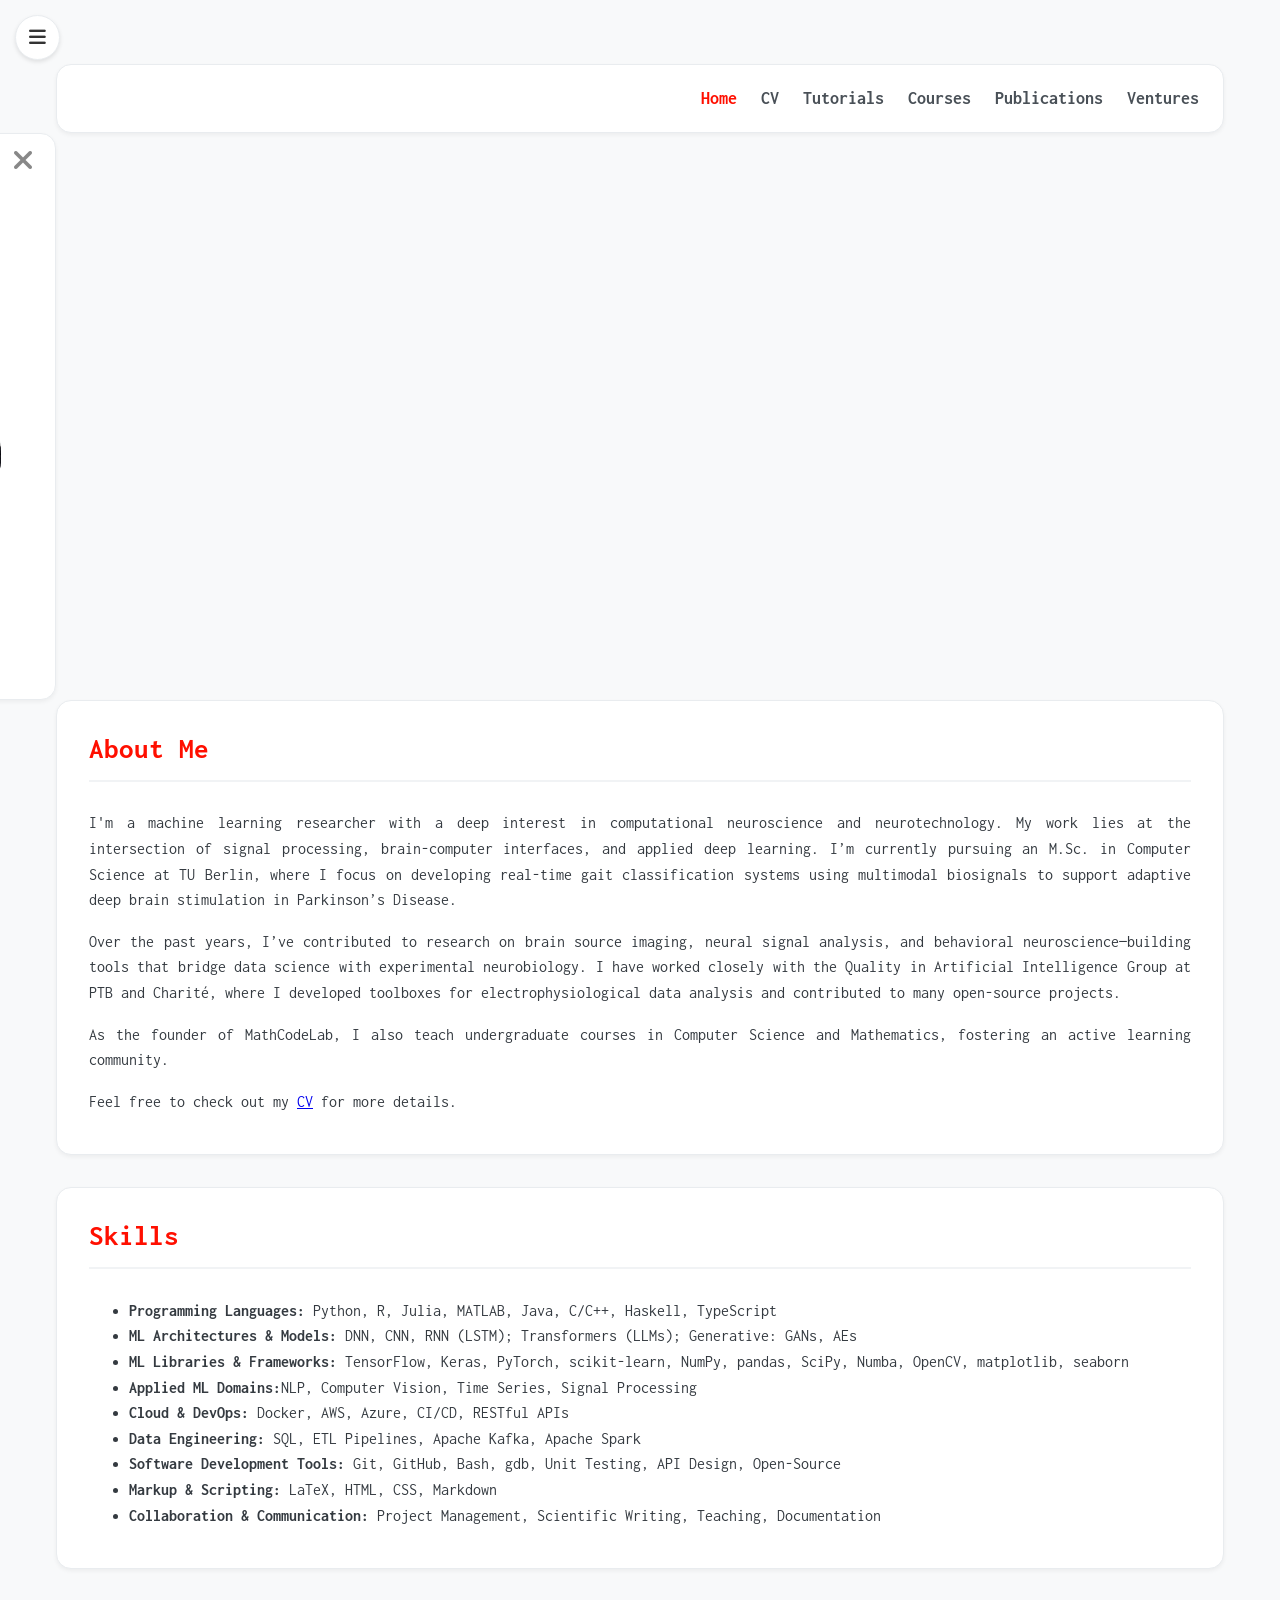
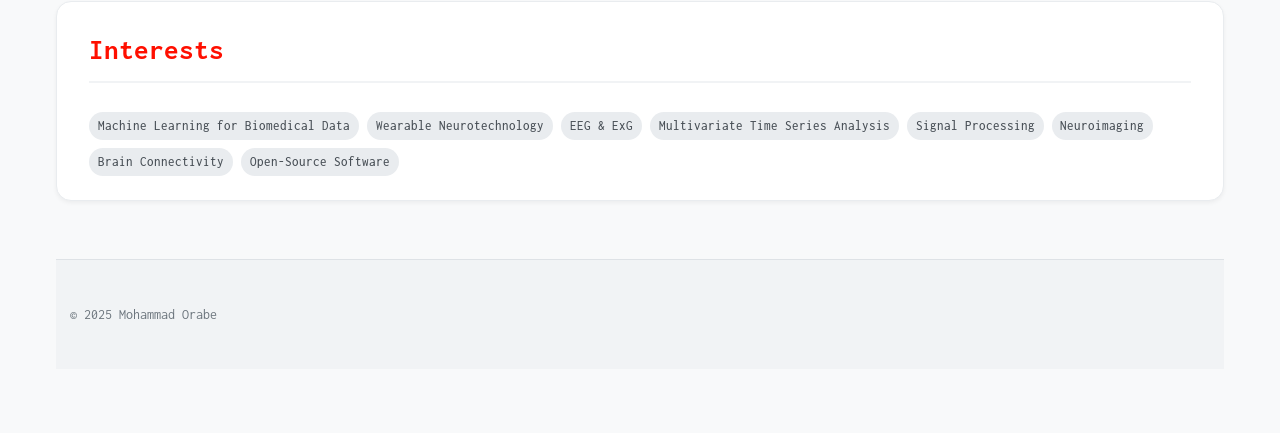
==== index.html @ 004ddb4b "refine skills section for clarity and improved readability" ====
<!DOCTYPE html>
<html lang="en">
<head>
  <meta charset="UTF-8" />
  <meta name="viewport" content="width=device-width, initial-scale=1.0" />
  <title>Mohammad Orabe | Home</title>
  <link rel="stylesheet" href="assets/css/style.css" />
  <link href="https://fonts.googleapis.com/css2?family=Inconsolata&display=swap" rel="stylesheet">
  <link rel="stylesheet" href="https://cdnjs.cloudflare.com/ajax/libs/font-awesome/6.5.1/css/all.min.css">
</head>
<body class="has-sidebar">
  <button id="sidebar-toggle" aria-label="Toggle sidebar" aria-expanded="false">
    <i class="fa-solid fa-bars"></i>
  </button>
  <div class="overlay"></div>  
  <div class="container">
    <header class="page-header">
      <nav>
        <div class="nav-links-group">
          <a href="index.html" class="active">Home</a>
          <a href="pages/cv.html">CV</a>
          <a href="pages/tutorials.html">Tutorials</a>
          <a href="pages/courses.html">Courses</a>
          <a href="pages/publications.html">Publications</a>
          <a href="pages/ventures.html">Ventures</a>
        </div>
      </nav>
    </header>

    <aside class="sidebar">
      <button id="sidebar-close" aria-label="Close sidebar">
        <i class="fa-solid fa-times"></i>
      </button>
      <!-- Profile Image and Contact Info -->
      <img src="../assets/images/profile-image.jpeg" alt="Mohammad Orabe" class="profile-image">
      <ul class="social-links">
        <li>
            <a href="https://orcid.org/my-orcid?orcid=0009-0004-7177-799X" target="_blank" rel="noopener noreferrer"><i class="fa-solid fa-envelope"></i>orabe.mhd@gmail.com</a>
        </li>    
        <li>
            <a href="https://orcid.org/my-orcid?orcid=0009-0004-7177-799X" target="_blank" rel="noopener noreferrer"><i class="fa-brands fa-orcid"></i>0009-0004-7177-799X</a>
        </li>
        <li>
            <a href="https://github.com/orabe" target="_blank" rel="noopener noreferrer"><i class="fa-brands fa-github"></i>orabe</a>
        </li>
        <li>
            <a href=https://www.linkedin.com/in/mohammad-orabe-b2b9a5150/" target="_blank" rel="noopener noreferrer"><i class="fa-brands fa-linkedin"></i>mohammad-orabe</a>
        </li>
      </ul>
    </aside>

    <main>
      <div class="main-content">
        <section id="about-me">
          <h2>About Me</h2>
          <p>I'm a machine learning researcher with a deep interest in computational neuroscience and neurotechnology. My work lies at the intersection of signal processing, brain-computer interfaces, and applied deep learning. I’m currently pursuing an M.Sc. in Computer Science at TU Berlin, where I focus on developing real-time gait classification systems using multimodal biosignals to support adaptive deep brain stimulation in Parkinson’s Disease.</p>
          <p>Over the past years, I’ve contributed to research on brain source imaging, neural signal analysis, and behavioral neuroscience—building tools that bridge data science with experimental neurobiology. I have worked closely with the Quality in Artificial Intelligence Group at PTB and Charité, where I developed toolboxes for electrophysiological data analysis and contributed to many open-source projects.</p>
          
          <p>As the founder of MathCodeLab, I also teach undergraduate courses in Computer Science and Mathematics, fostering an active learning community.</p>

          <p>Feel free to check out my <a href="pages/cv.html">CV</a> for more details.</p>
        </section>

        <section id="skills">
          <h2>Skills</h2>
          <ul>
            <li><strong>Programming Languages:</strong> Python, R, Julia, MATLAB, Java, C/C++, Haskell, TypeScript</li>
            
            <li><strong>ML Architectures & Models:</strong> DNN, CNN, RNN (LSTM); Transformers (LLMs); Generative: GANs, AEs</li>

            <li><strong>ML Libraries & Frameworks:</strong> TensorFlow, Keras, PyTorch, scikit-learn, NumPy, pandas, SciPy, Numba, OpenCV, matplotlib, seaborn</li>
            
            <li><strong>Applied ML Domains:</strong>NLP, Computer Vision, Time Series, Signal Processing</li>
            
            <li><strong>Cloud & DevOps:</strong> Docker, AWS, Azure, CI/CD, RESTful APIs</li>
            
            <li><strong>Data Engineering:</strong> SQL, ETL Pipelines, Apache Kafka, Apache Spark</li>
            
            <li><strong>Software Development Tools:</strong> Git, GitHub, Bash, gdb, Unit Testing, API Design, Open-Source</li>
            
            <li><strong>Markup & Scripting:</strong> LaTeX, HTML, CSS, Markdown</li>

            <li><strong>Collaboration & Communication:</strong> Project Management, Scientific Writing, Teaching, Documentation</li>
          </ul>
        </section>

        <section id="interests">
          <h2>Interests</h2>
          <div class="tag-container">
            <span class="tag">Machine Learning for Biomedical Data</span>
            <span class="tag">Wearable Neurotechnology</span>
            <span class="tag">EEG & ExG</span>
            <span class="tag">Multivariate Time Series Analysis</span>
            <span class="tag">Signal Processing</span>
            <span class="tag">Neuroimaging</span>
            <span class="tag">Brain Connectivity</span>
            <span class="tag">Open-Source Software</span>
          </div>
        </section>
      </div>
    </main>

    <footer>
      <p>&copy; 2025 Mohammad Orabe</p>
    </footer>

    <button id="scrollTopBtn" title="Go to top"><i class="fa-solid fa-arrow-up"></i></button>

    <script>
      document.addEventListener('DOMContentLoaded', () => {
        // --- Sidebar Toggle Logic ---
        const sidebarToggle = document.getElementById('sidebar-toggle');
        const sidebarClose = document.getElementById('sidebar-close');
        const body = document.body;
        const overlay = document.querySelector('.overlay');

        if (sidebarToggle && overlay && sidebarClose) {
          const toggleSidebar = () => {
            const isSidebarOpen = body.classList.toggle('sidebar-open');
            sidebarToggle.setAttribute('aria-expanded', isSidebarOpen);
          };

          sidebarToggle.addEventListener('click', toggleSidebar);
          overlay.addEventListener('click', toggleSidebar);
          sidebarClose.addEventListener('click', toggleSidebar);
        }

        // --- Existing Scroll-to-Top Logic ---
        const scrollTopBtn = document.getElementById('scrollTopBtn');
        if (scrollTopBtn) {
          const toggleBtnVisibility = () => {
            scrollTopBtn.style.display = (window.scrollY > 300) ? 'block' : 'none';
          };
          const goToTop = () => window.scrollTo({ top: 0, behavior: 'smooth' });
          window.addEventListener('scroll', toggleBtnVisibility);
          scrollTopBtn.addEventListener('click', goToTop);
        }
      });
    </script>
  </div>
</body>
</html>
---- assets/css/style.css ----
/* ==========================================================================
   1. Global Styles & Variables
   ========================================================================== */
:root {
  --accent: #FF0F00;
  --content-width: 960px;
  --sidebar-width: 240px;
  --sidebar-gap: 2em;
  --header-height: 4em; /* Approx height for sticky positioning */
}

body {
  font-family: 'Inconsolata', monospace;
  margin: 0;
  padding: 0;
  background-color: #f8f9fa;
  color: #343a40;
  line-height: 1.6;
  display: flex;
  flex-direction: column;
  min-height: 100vh;
}

p {
  text-align: justify;
  hyphens: auto;
}

/* ==========================================================================
   2. Main Layout
   ========================================================================== */
.container {
  width: 100%;
  max-width: var(--content-width);
  margin: 4em auto;
  padding: 0 2em;
  box-sizing: border-box;
}

main {
  flex-grow: 1;
}

footer {
  text-align: center;
  padding: 2em 1em;
  margin-top: 4em;
  font-size: 0.9em;
  color: #6c757d;
  border-top: 1px solid #dee2e6;
  background-color: #f1f3f5;
}

/* ==========================================================================
   3. Header & Navigation
   ========================================================================== */
.page-header {
  display: flex;
  justify-content: flex-end; /* Default for non-sidebar pages */
  align-items: center;
  margin-bottom: 2em;
}

.page-header nav {
  background-color: #fff;
  border: 1px solid #e9ecef;
  border-radius: 15px;
  box-shadow: 0 2px 4px rgba(0,0,0,0.05);
  padding: 1.2em 1.5em;
  width: 100%;
  box-sizing: border-box;
}

.nav-links-group {
  display: flex;
  gap: 1.5em;
  list-style: none;
  margin: 0;
  padding: 0;
  justify-content: flex-end; /* Default link alignment */
}

.nav-links-group a {
  color: #495057;
  text-decoration: none;
  font-weight: bold;
  font-size: 1.1em;
  transition: color 0.2s ease-in-out;
}

.nav-links-group a:hover,
.nav-links-group a.active {
  color: var(--accent);
}

/* ==========================================================================
   4. Typography & Headings
   ========================================================================== */
section h2 {
  color: var(--accent);
  font-size: 1.8em;
  margin-top: 1.5em;
  margin-bottom: 1em;
  border-bottom: 2px solid #f1f3f5;
  padding-bottom: 0.3em;
}

section h3 {
  font-size: 1.3em;
  color: #333;
  margin-top: 1em;
  margin-bottom: 0.5em;
}

article h3 {
  font-size: 1.4em;
  font-weight: bold;
  color: #333;
  margin-top: 1em;
  margin-bottom: 0.25em;
}

.entry-details {
  font-size: 0.95em;
  color: #555;
  margin-top: 0.1em;
  margin-bottom: 0.1em;
}

/* ==========================================================================
   5. Main Content & Components
   ========================================================================== */
.main-content > section {
  background-color: #fff;
  border: 1px solid #e9ecef;
  border-radius: 15px;
  box-shadow: 0 2px 4px rgba(0,0,0,0.05);
  padding: 1.5em 2em;
  margin-bottom: 2em;
}

.main-content > section:last-child {
  margin-bottom: 0;
}

.main-content > section > h2 {
  margin-top: 0;
}

article + article {
  border-top: 1px solid #eee;
  margin-top: 1.5em;
  padding-top: 1.5em;
}

@keyframes highlight-fade {
  from {
    background-color: rgba(255, 15, 0, 0.2); /* Use your --accent color with transparency */
  }
  to {
    background-color: transparent;
  }
}

.highlight {
  animation: highlight-fade 2.5s ease-out;
  border-radius: 8px; /* Optional: gives the highlight slightly rounded corners */
}

.article-body {
  display: flex;
  align-items: flex-start;
  margin-top: 0.75em;
}

.institution-logo {
  flex: 0 0 70px;
  margin-right: 15px;
}

.institution-logo img {
  max-width: 100%;
  height: auto;
  display: block;
}

.description-content {
  flex: 1;
}

.description-content > *:first-child {
  margin-top: 0;
}

.toggle-arrow {
  display: inline-flex;
  align-items: center;
  cursor: pointer;
  margin-top: 1em;
  margin-bottom: 0.5em;
  color: #555;
  font-size: 0.9rem;
  padding: 0.2em 0;
}

.toggle-arrow::before {
  content: '';
  display: inline-block;
  width: 0;
  height: 0;
  border-top: 6px solid transparent;
  border-bottom: 6px solid transparent;
  border-left: 8px solid #555;
  margin-right: 0.6em;
  transition: transform 0.3s ease-in-out;
}

.toggle-arrow[aria-expanded="true"]::before {
  transform: rotate(90deg);
}

.toggle-arrow:hover,
.toggle-arrow:focus {
  color: var(--accent);
  outline: none;
}

.extra-description {
  padding-top: 0.5em;
}

.tag-container {
  display: flex;
  flex-wrap: wrap;
  gap: 0.5em;
  margin-top: 1em;
}

.tag {
  display: inline-block;
  background-color: #e9ecef;
  color: #495057;
  padding: 0.4em 0.8em;
  border-radius: 15px;
  font-size: 0.9em;
  transition: background-color 0.2s ease-in-out, color 0.2s ease-in-out;
}

.tag:hover {
  background-color: var(--accent);
  color: white;
  cursor: default;
}

/* ==========================================================================
   6. Sidebar Layout & Components
   ========================================================================== */
.sidebar {
  background-color: #fff;
  border: 1px solid #e9ecef;
  border-radius: 15px;
  box-shadow: 0 2px 4px rgba(0,0,0,0.05);
  padding: 1.5em;
}

/* --- Grid Layout for Pages with Sidebar --- */
body.has-sidebar .container {
  display: grid;
  grid-template-columns: var(--sidebar-width) 1fr;
  grid-template-rows: auto 1fr auto; /* Header, Main, Footer */
  gap: 0 var(--sidebar-gap);
  max-width: calc(var(--content-width) + var(--sidebar-width) + var(--sidebar-gap));
  align-items: start;
}

body.has-sidebar .page-header {
  grid-column: 2;
  grid-row: 1;
  margin-bottom: 0;
  display: block;
}

body.has-sidebar .sidebar {
  grid-column: 1;
  grid-row: 1 / span 2; /* Span across header and main rows */
  position: sticky;
  top: 4em; /* Aligns with container's top margin */
}

body.has-sidebar main {
  grid-column: 2;
  grid-row: 2;
  padding-top: 2em; /* Creates space below the nav bar */
}

body.has-sidebar footer {
  grid-column: 1 / -1; /* Span both columns */
  grid-row: 3;
}

/* --- Nav Bar Tabbed Style --- */
body.has-sidebar .page-header nav {
  padding: 0; /* Remove padding to let links fill the space */
  overflow: hidden; /* Clip the corners of the child links */
}

body.has-sidebar .nav-links-group {
  justify-content: space-around;
  gap: 0;
}

body.has-sidebar .nav-links-group a {
  flex-grow: 1;
  text-align: center;
  padding: 1.2em 1.5em; /* Add padding back to the links themselves */
  border-radius: 0; /* Links shouldn't have their own radius */
}

body.has-sidebar .nav-links-group a + a {
  border-left: 1px solid #f1f3f5;
}

/* --- Shared Sidebar Components --- */
.sidebar .profile-image {
  display: block;
  width: 80%;
  margin: 0 auto 1.5em;
  border-radius: 15px;
}

.sidebar h3 {
  margin-top: 0;
  color: var(--accent);
  border-bottom: 2px solid #f1f3f5;
  padding-bottom: 0.3em;
  font-size: 1.3em;
}

.sidebar .social-links {
  list-style: none;
  padding: 0;
  margin: 0;
}

.sidebar .social-links li {
  margin-bottom: 0.5em;
}

.sidebar .social-links a {
  display: flex;
  align-items: center;
  font-size: 0.92em;
  color: #333;
  text-decoration: none;
  transition: color 0.2s ease-in-out;
  padding: 0.4em;
  border-radius: 5px;
}

.sidebar .social-links a:hover {
  color: var(--accent);
  background-color: #f8f9fa;
}

.sidebar .social-links a i {
  font-size: 1.2em;
  width: 1.5em;
  text-align: center;
  margin-right: 0.6em;
  color: #888;
}

/* --- Divider and TOC for CV Page --- */
.sidebar-divider {
  border: 0;
  border-top: 1px solid #e9ecef;
  margin: 1.5em 0;
}

#toc-nav {
  list-style-type: none;
  padding-left: 0;
  margin: 0;
}

#toc-nav li a {
  text-decoration: none;
  color: #333;
  display: block;
  padding: 0.4em 0.6em;
  border-radius: 5px;
  transition: background-color 0.2s ease-in-out, color 0.2s ease-in-out;
}

#toc-nav li a:hover,
#toc-nav li a:focus,
#toc-nav li a.active {
  background-color: var(--accent);
  color: white;
}

.tag-container .tag {
  background-color: #e9ecef;
  color: #495057;
  padding: 0.3em 0.7em;
  border-radius: 15px;
  font-size: 0.8em;
  font-weight: 500;
  white-space: nowrap;
}

.related-links {
  margin-top: 1em;
  font-size: 0.9em;
}

.related-links a {
  margin-right: 1.5em;
  color: var(--accent);
  text-decoration: none;
  font-weight: 500;
}

.related-links a:hover {
  text-decoration: underline;
}

/* .related-links a::after {
  content: '🔗';
  margin-left: 4px;
  display: inline-block;
  text-decoration: none !important;
} */

.related-links a i {
  margin-right: 0.4em;
  width: 1.2em;
  text-align: center;
  color: #888;
}

/* --- Icon links for titles and institutions --- */
h2 > a, h3 > a, .entry-details > a {
  text-decoration: none;
  color: inherit;
}

h2 > a i, h3 > a i, .entry-details > a i {
  margin-left: 0.5em;
  font-size: 0.85em;
  color: #aaa;
  transition: color 0.2s ease-in-out;
}

h2 > a:hover i, h3 > a:hover i, .entry-details > a:hover i {
  color: var(--accent);
}

/* --- Sidebar Close Button --- */
#sidebar-close {
  display: none; /* Hidden on desktop */
  position: absolute;
  top: 10px;
  right: 15px;
  background: none;
  border: none;
  font-size: 1.8em;
  color: #888;
  cursor: pointer;
  transition: color 0.2s ease-in-out;
}

#sidebar-close:hover {
  color: var(--accent);
}


/* ==========================================================================
   7. Responsive Design
   ========================================================================== */
/* --- Sidebar Toggle Button --- */
#sidebar-toggle {
  display: none; /* Hidden on desktop */
  position: fixed;
  top: 15px;
  left: 15px;
  z-index: 1001;
  background: #fff;
  border: 1px solid #e9ecef;
  border-radius: 50%;
  width: 45px;
  height: 45px;
  cursor: pointer;
  box-shadow: 0 2px 4px rgba(0,0,0,0.1);
  font-size: 1.2em;
  color: #333;
}

/* --- Overlay for Off-Canvas Sidebar --- */
.overlay {
  display: none;
  position: fixed;
  top: 0;
  left: 0;
  width: 100%;
  height: 100%;
  background: rgba(0,0,0,0.5);
  z-index: 999;
}

body.sidebar-open .overlay {
  display: block;
}

@media (max-width: 1350px) {
  /* Show the toggle button */
  #sidebar-toggle {
    display: block;
  }

  /* Revert to a simple block layout on smaller screens */
  body.has-sidebar .container {
    display: block;
  }

    /* --- Convert sidebar to off-canvas menu --- */
  .sidebar {
    position: fixed;
    top: 0;
    left: 0;
    height: 100%;
    width: 300px;
    max-width: 85%;
    margin-bottom: 0;
    z-index: 1000;
    transform: translateX(-100%);
    transition: transform 0.3s ease-in-out;
    overflow-y: auto;
  }
  
  body.sidebar-open .sidebar {
    transform: translateX(0);
  }

  body.has-sidebar .page-header {
    display: flex; /* Revert to flex for alignment */
    justify-content: flex-end;
  }

  body.has-sidebar main {
    padding-top: 0; /* Reset padding */
  }


  /* Show the close button and add padding to the sidebar */
  #sidebar-close {
    display: block;
  }


  .sidebar {
    padding-top: 50px;
  }

  /* Revert nav tabs back to normal links */
  body.has-sidebar .page-header nav {
    padding: 1.2em 1.5em; /* Restore padding to the nav container */
    overflow: visible; /* Reset overflow */
  }

  body.has-sidebar .nav-links-group {
    justify-content: flex-end; /* Group links to the right */
    gap: 1.5em; /* Restore original gap */
  }

  body.has-sidebar .nav-links-group a {
    flex-grow: 0; /* Stop links from stretching */
    text-align: left; /* Reset text alignment */
    padding: 0; /* Remove special padding */
  }

  body.has-sidebar .nav-links-group a + a {
    border-left: none; /* Remove tab separator */
  }
}


@media (max-width: 768px) {
  .container {
    margin-top: 2em;
    margin-bottom: 2em;
    padding: 0 1em;
  }

  .page-header,
  body.has-sidebar .page-header {
    justify-content: flex-start;
  }

  body.has-sidebar .nav-links-group {
    justify-content: flex-start;
  }

  .nav-links-group {
    flex-direction: column;
    gap: 0.5em;
    align-items: flex-start;
  }

  /* --- Mobile Typography & Layout Adjustments --- */
  section h2 {
    font-size: 1.6em;
  }

  article h3 {
    font-size: 1.25em;
  }

  .main-content > section {
    padding: 1.2em;
  }

  .article-body {
    flex-direction: column;
  }

  .institution-logo {
    margin: 0 0 1em 0; /* Adjust margin for vertical layout */
    max-width: 70px;
  }

  .related-links {
    display: flex;
    flex-direction: column;
    gap: 0.75em;
  }

  .related-links a {
    margin-right: 0;
  }
}


/* --- Scroll to Top Button --- */
#scrollTopBtn {
  display: none; /* Hidden by default */
  position: fixed;
  bottom: 25px;
  right: 25px;
  z-index: 100;
  border: none;
  outline: none;
  background-color: var(--accent);
  color: white;
  cursor: pointer;
  padding: 12px 15px;
  border-radius: 50%;
  font-size: 1.2rem;
  box-shadow: 0 4px 8px rgba(0,0,0,0.2);
  transition: background-color 0.3s, opacity 0.3s, transform 0.3s;
}

#scrollTopBtn:hover {
  background-color: #333;
  transform: translateY(-3px);
}


/* ==========================================================================
   8. Print Styles
   ========================================================================== */
@media print {
  /* --- Basic Print Reset --- */
  body {
    font-size: 10pt; /* Use points for print consistency */
    background-color: #fff;
    color: #000;
  }

  /* --- Hide Web-Only Elements --- */
  .sidebar,
  .page-header,
  footer,
  #scrollTopBtn,
  .toggle-arrow,
  h2 > a i, h3 > a i, .entry-details > a i {
    display: none !important;
  }

  /* --- Reset Layout for Full Page Width --- */
  body.has-sidebar .container,
  .container {
    display: block;
    max-width: 100%;
    margin: 0;
    padding: 0;
  }

  body.has-sidebar main {
    padding-top: 0;
  }

  /* --- Remove Shadows and Borders --- */
  .main-content > section,
  .sidebar {
    border: none;
    box-shadow: none;
    padding: 0;
    margin-bottom: 1.5em;
  }

  /* --- Ensure All Content is Visible --- */
  .extra-description {
    display: block !important; /* Show all hidden coursework/details */
  }

  /* --- Style Links for Print --- */
  a {
    color: #000 !important;
    text-decoration: none;
  }

  /* Show the full URL for external links */
  .related-links a[href^="http"]::after,
  .description-content a[href^="http"]::after {
    content: " (" attr(href) ")";
    font-size: 0.8em;
    color: #555;
  }

  /* --- Control Page Breaks for Readability --- */
  h2 {
    page-break-before: auto; /* Avoid starting a page with a section */
    page-break-after: avoid; /* Keep heading with its content */
  }

  article,
  .tag-container {
    page-break-inside: avoid; /* Prevent articles from splitting across pages */
  }
}
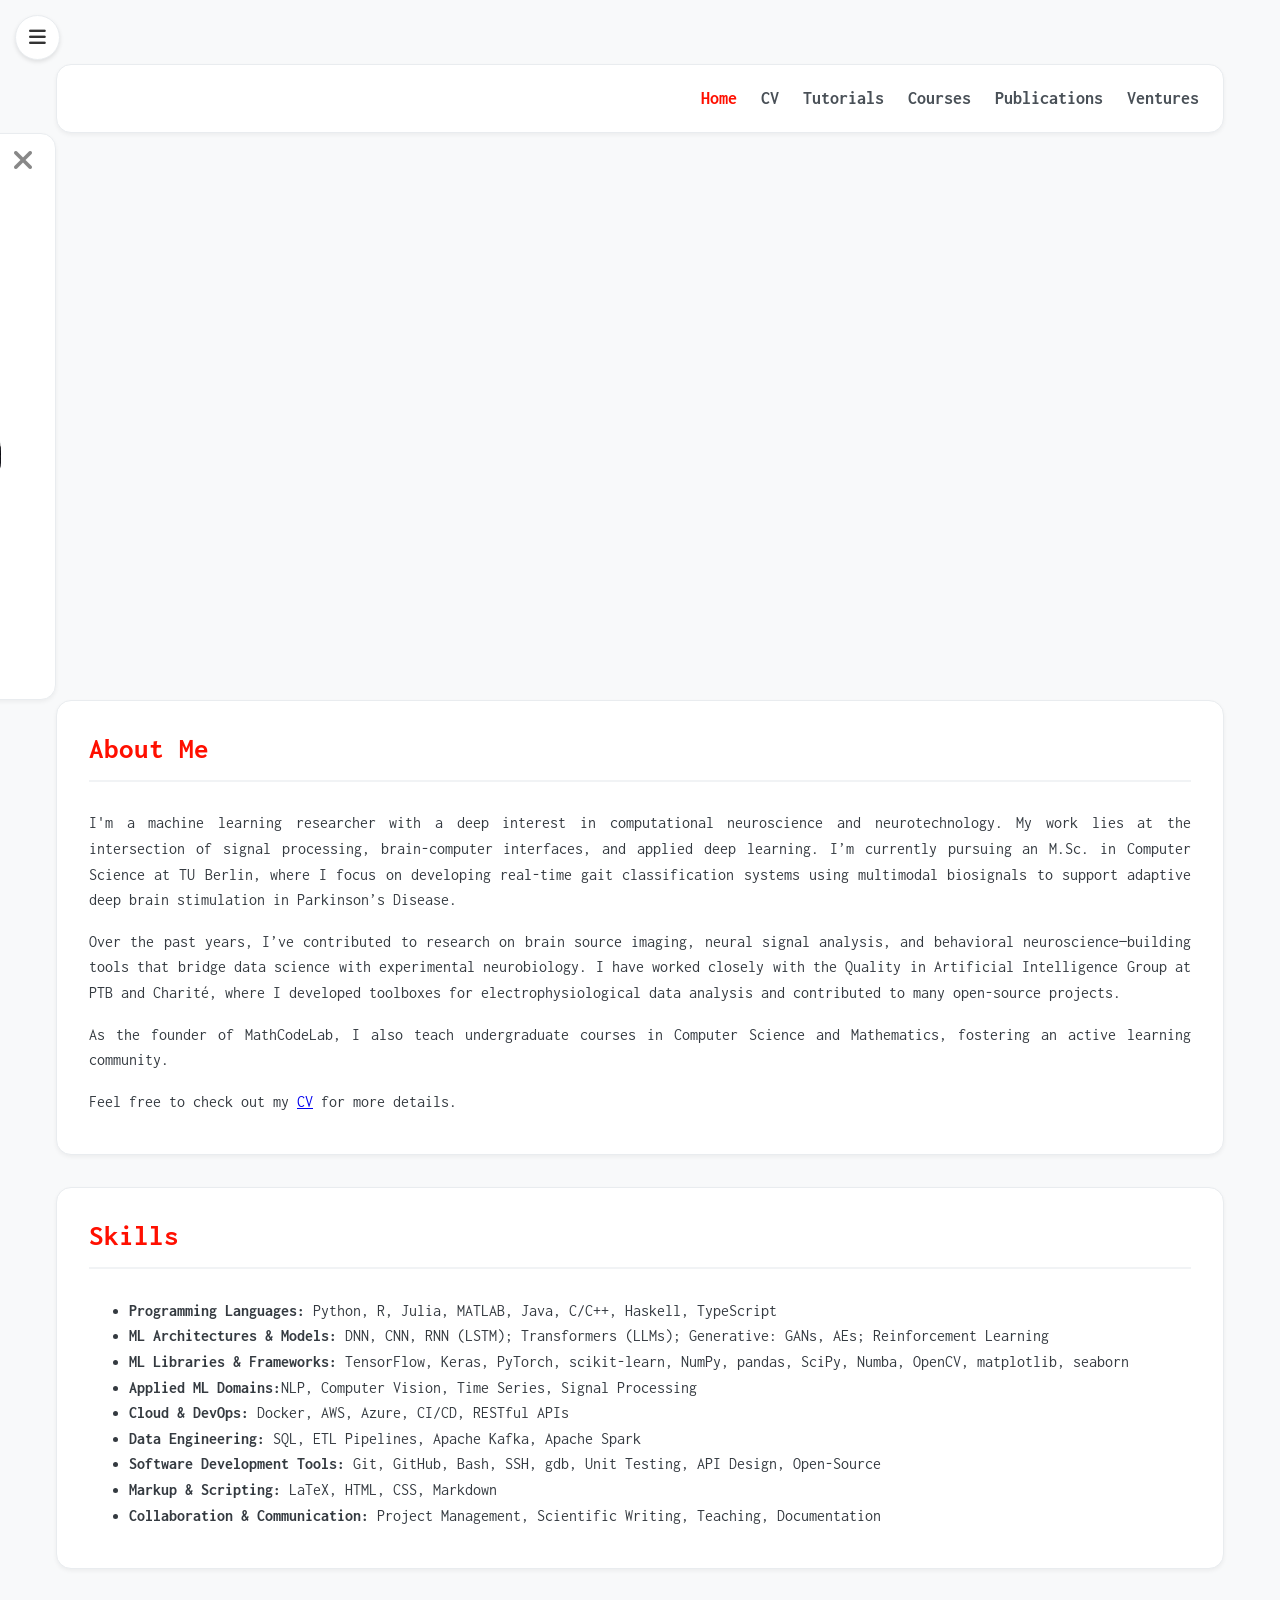
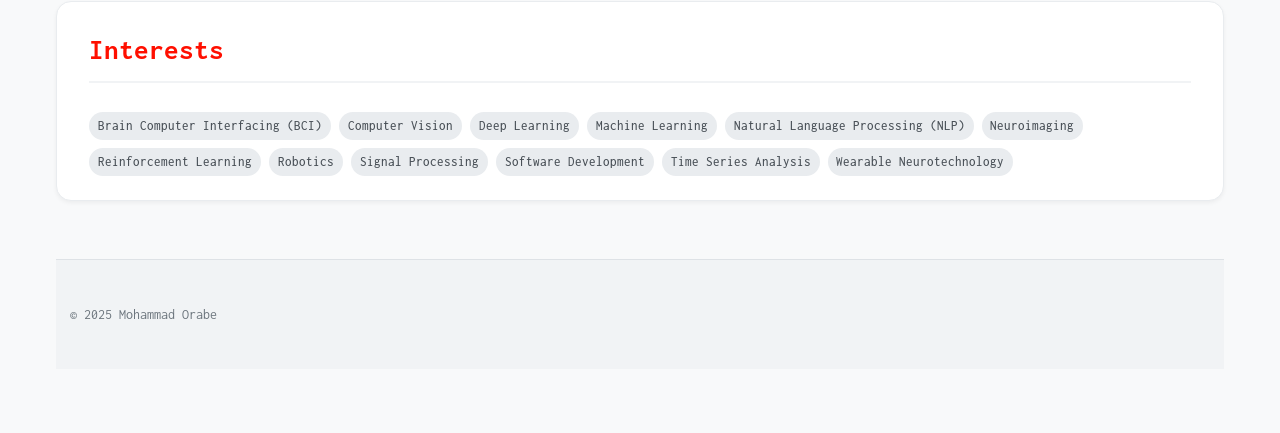
==== commit 35c8560d: "update skills and interests sections to include reinforcement learning and additional topics" ====
--- a/index.html
+++ b/index.html
@@ -66,7 +66,7 @@
           <ul>
             <li><strong>Programming Languages:</strong> Python, R, Julia, MATLAB, Java, C/C++, Haskell, TypeScript</li>
             
-            <li><strong>ML Architectures & Models:</strong> DNN, CNN, RNN (LSTM); Transformers (LLMs); Generative: GANs, AEs</li>
+            <li><strong>ML Architectures & Models:</strong> DNN, CNN, RNN (LSTM); Transformers (LLMs); Generative: GANs, AEs; Reinforcement Learning</li>
 
             <li><strong>ML Libraries & Frameworks:</strong> TensorFlow, Keras, PyTorch, scikit-learn, NumPy, pandas, SciPy, Numba, OpenCV, matplotlib, seaborn</li>
             
@@ -76,7 +76,7 @@
             
             <li><strong>Data Engineering:</strong> SQL, ETL Pipelines, Apache Kafka, Apache Spark</li>
             
-            <li><strong>Software Development Tools:</strong> Git, GitHub, Bash, gdb, Unit Testing, API Design, Open-Source</li>
+            <li><strong>Software Development Tools:</strong> Git, GitHub, Bash, SSH, gdb, Unit Testing, API Design, Open-Source</li>
             
             <li><strong>Markup & Scripting:</strong> LaTeX, HTML, CSS, Markdown</li>
 
@@ -87,14 +87,18 @@
         <section id="interests">
           <h2>Interests</h2>
           <div class="tag-container">
-            <span class="tag">Machine Learning for Biomedical Data</span>
+            <span class="tag">Brain Computer Interfacing (BCI)</span>
+            <span class="tag">Computer Vision</span>
+            <span class="tag">Deep Learning</span>
+            <span class="tag">Machine Learning</span>
+            <span class="tag">Natural Language Processing (NLP)</span>
+            <span class="tag">Neuroimaging</span>
+            <span class="tag">Reinforcement Learning</span>
+            <span class="tag">Robotics</span>
+            <span class="tag">Signal Processing</span>
+            <span class="tag">Software Development</span>
+            <span class="tag">Time Series Analysis</span>
             <span class="tag">Wearable Neurotechnology</span>
-            <span class="tag">EEG & ExG</span>
-            <span class="tag">Multivariate Time Series Analysis</span>
-            <span class="tag">Signal Processing</span>
-            <span class="tag">Neuroimaging</span>
-            <span class="tag">Brain Connectivity</span>
-            <span class="tag">Open-Source Software</span>
           </div>
         </section>
       </div>
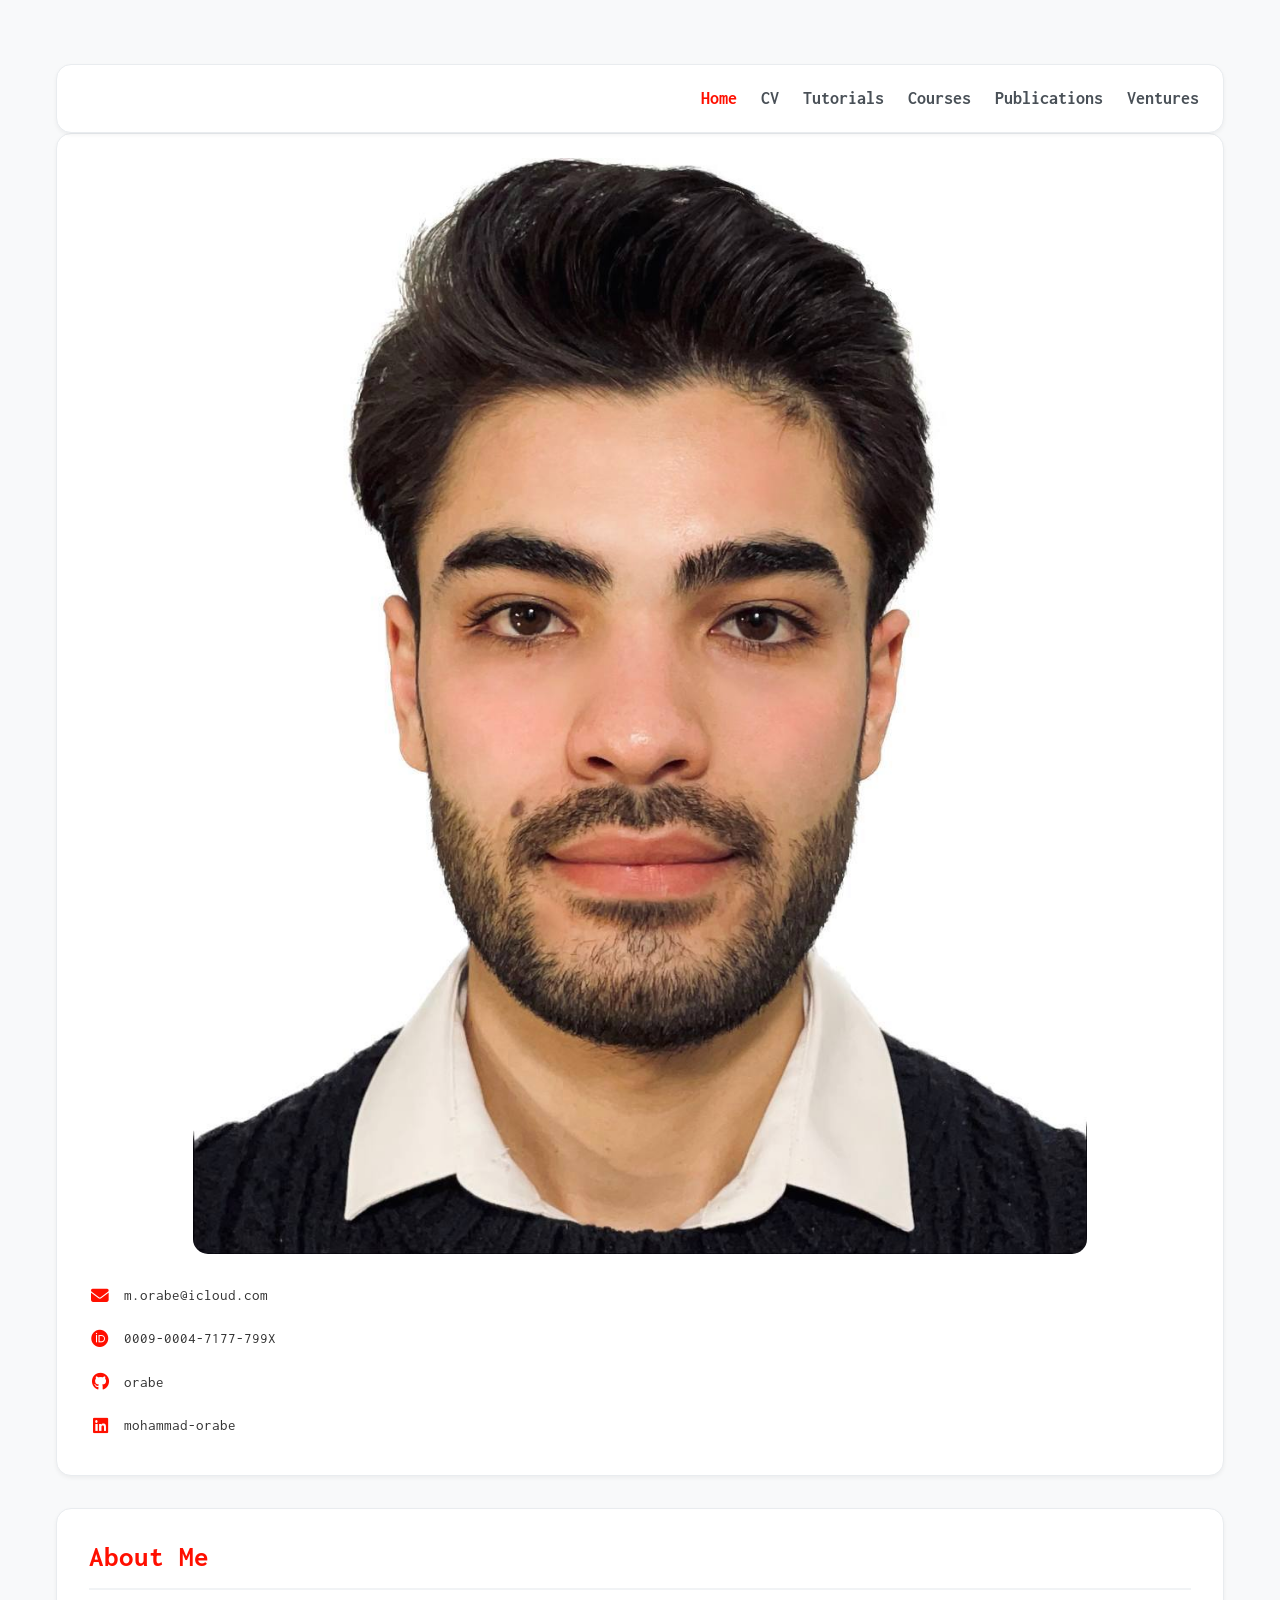
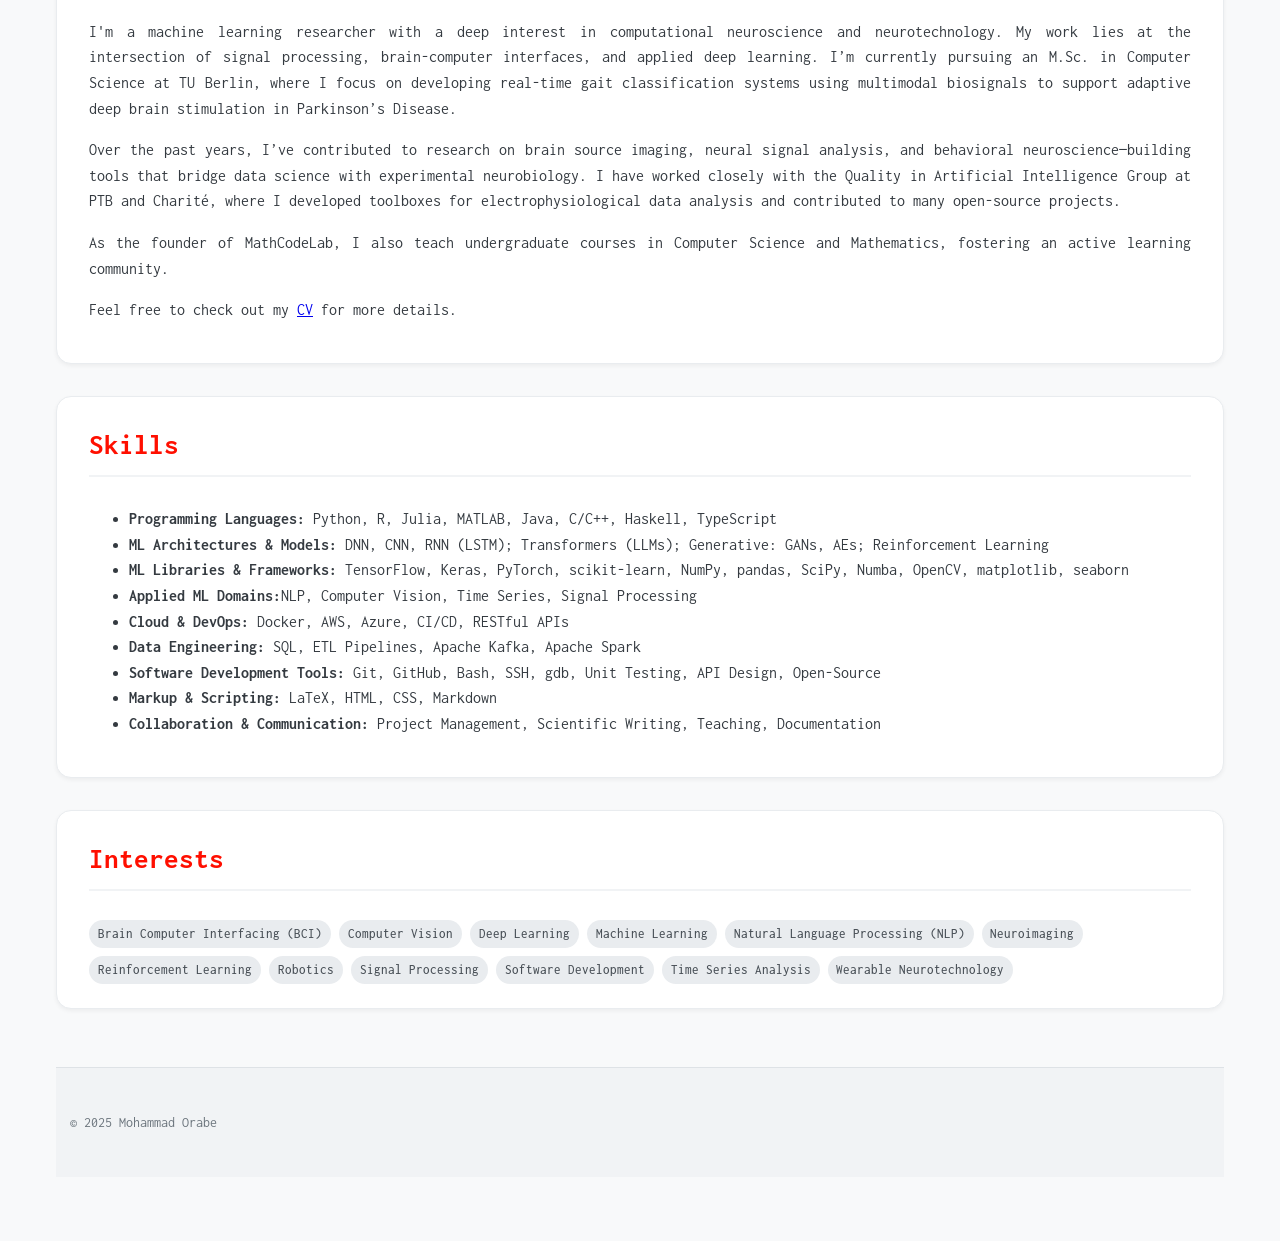
==== commit 7c18fe18: "add mobile navigation and sidebar toggle functionality with improved accessibility" ====
--- a/index.html
+++ b/index.html
@@ -9,13 +9,15 @@
   <link rel="stylesheet" href="https://cdnjs.cloudflare.com/ajax/libs/font-awesome/6.5.1/css/all.min.css">
 </head>
 <body class="has-sidebar">
-  <button id="sidebar-toggle" aria-label="Toggle sidebar" aria-expanded="false">
-    <i class="fa-solid fa-bars"></i>
-  </button>
-  <div class="overlay"></div>  
   <div class="container">
     <header class="page-header">
       <nav>
+        <div class="nav-header">
+          <span class="nav-title">Menu</span>
+          <button class="nav-toggle" aria-label="Toggle navigation" aria-expanded="false">
+            <i class="fa-solid fa-chevron-down"></i>
+          </button>
+        </div>
         <div class="nav-links-group">
           <a href="index.html" class="active">Home</a>
           <a href="pages/cv.html">CV</a>
@@ -28,25 +30,30 @@
     </header>
 
     <aside class="sidebar">
-      <button id="sidebar-close" aria-label="Close sidebar">
-        <i class="fa-solid fa-times"></i>
-      </button>
-      <!-- Profile Image and Contact Info -->
-      <img src="../assets/images/profile-image.jpeg" alt="Mohammad Orabe" class="profile-image">
-      <ul class="social-links">
-        <li>
-            <a href="https://orcid.org/my-orcid?orcid=0009-0004-7177-799X" target="_blank" rel="noopener noreferrer"><i class="fa-solid fa-envelope"></i>orabe.mhd@gmail.com</a>
-        </li>    
-        <li>
-            <a href="https://orcid.org/my-orcid?orcid=0009-0004-7177-799X" target="_blank" rel="noopener noreferrer"><i class="fa-brands fa-orcid"></i>0009-0004-7177-799X</a>
-        </li>
-        <li>
-            <a href="https://github.com/orabe" target="_blank" rel="noopener noreferrer"><i class="fa-brands fa-github"></i>orabe</a>
-        </li>
-        <li>
-            <a href=https://www.linkedin.com/in/mohammad-orabe-b2b9a5150/" target="_blank" rel="noopener noreferrer"><i class="fa-brands fa-linkedin"></i>mohammad-orabe</a>
-        </li>
-      </ul>
+      <div class="sidebar-header">
+        <span class="sidebar-title">Contact</span>
+        <button class="sidebar-toggle" aria-label="Toggle contact info" aria-expanded="false">
+          <i class="fa-solid fa-chevron-down"></i>
+        </button>
+      </div>
+      <div class="sidebar-content">
+        <!-- Profile Image and Contact Info -->
+        <img src="assets/images/profile-image.jpeg" alt="Mohammad Orabe" class="profile-image">
+        <ul class="social-links">
+          <li>
+              <a href="mailto:m.orabe@icloud.com"><i class="fa-solid fa-envelope"></i>m.orabe@icloud.com</a>
+          </li>    
+          <li>
+              <a href="https://orcid.org/my-orcid?orcid=0009-0004-7177-799X" target="_blank" rel="noopener noreferrer"><i class="fa-brands fa-orcid"></i>0009-0004-7177-799X</a>
+          </li>
+          <li>
+              <a href="https://github.com/orabe" target="_blank" rel="noopener noreferrer"><i class="fa-brands fa-github"></i>orabe</a>
+          </li>
+          <li>
+              <a href="https://www.linkedin.com/in/mohammad-orabe-b2b9a5150/" target="_blank" rel="noopener noreferrer"><i class="fa-brands fa-linkedin"></i>mohammad-orabe</a>
+          </li>
+        </ul>
+      </div>
     </aside>
 
     <main>
@@ -112,21 +119,36 @@
 
     <script>
       document.addEventListener('DOMContentLoaded', () => {
+        // --- Navigation Toggle Logic ---
+        const navToggle = document.querySelector('.nav-toggle');
+        const navLinksGroup = document.querySelector('.nav-links-group');
+        
+        if (navToggle && navLinksGroup) {
+          navToggle.addEventListener('click', () => {
+            const isExpanded = navToggle.getAttribute('aria-expanded') === 'true';
+            navToggle.setAttribute('aria-expanded', !isExpanded);
+            navLinksGroup.classList.toggle('expanded');
+            
+            // Rotate the chevron
+            const icon = navToggle.querySelector('i');
+            icon.style.transform = isExpanded ? 'rotate(0deg)' : 'rotate(180deg)';
+          });
+        }
+
         // --- Sidebar Toggle Logic ---
-        const sidebarToggle = document.getElementById('sidebar-toggle');
-        const sidebarClose = document.getElementById('sidebar-close');
-        const body = document.body;
-        const overlay = document.querySelector('.overlay');
-
-        if (sidebarToggle && overlay && sidebarClose) {
-          const toggleSidebar = () => {
-            const isSidebarOpen = body.classList.toggle('sidebar-open');
-            sidebarToggle.setAttribute('aria-expanded', isSidebarOpen);
-          };
-
-          sidebarToggle.addEventListener('click', toggleSidebar);
-          overlay.addEventListener('click', toggleSidebar);
-          sidebarClose.addEventListener('click', toggleSidebar);
+        const sidebarToggle = document.querySelector('.sidebar-toggle');
+        const sidebarContent = document.querySelector('.sidebar-content');
+        
+        if (sidebarToggle && sidebarContent) {
+          sidebarToggle.addEventListener('click', () => {
+            const isExpanded = sidebarToggle.getAttribute('aria-expanded') === 'true';
+            sidebarToggle.setAttribute('aria-expanded', !isExpanded);
+            sidebarContent.classList.toggle('expanded');
+            
+            // Rotate the chevron
+            const icon = sidebarToggle.querySelector('i');
+            icon.style.transform = isExpanded ? 'rotate(0deg)' : 'rotate(180deg)';
+          });
         }
 
         // --- Existing Scroll-to-Top Logic ---
--- a/assets/css/style.css
+++ b/assets/css/style.css
@@ -71,6 +71,44 @@
   box-sizing: border-box;
 }
 
+/* Navigation Header (Mobile) */
+.nav-header {
+  display: none; /* Hidden on desktop */
+  justify-content: space-between;
+  align-items: center;
+  padding-bottom: 1em;
+  margin-bottom: 1em;
+}
+
+.nav-title {
+  font-weight: bold;
+  font-size: 1.1em;
+  color: #333;
+}
+
+.nav-toggle {
+  background: none;
+  border: none;
+  cursor: pointer;
+  color: var(--accent);
+  font-size: 1em;
+  transition: color 0.2s ease-in-out;
+  padding: 0.25em;
+  min-width: 44px; /* Accessibility: minimum touch target size */
+  min-height: 44px;
+  display: flex;
+  align-items: center;
+  justify-content: center;
+}
+
+.nav-toggle:hover {
+  color: #333;
+}
+
+.nav-toggle i {
+  transition: transform 0.3s ease-in-out;
+}
+
 .nav-links-group {
   display: flex;
   gap: 1.5em;
@@ -328,6 +366,44 @@
   border-radius: 15px;
 }
 
+/* Sidebar Header (Mobile) */
+.sidebar-header {
+  display: none; /* Hidden on desktop */
+  justify-content: space-between;
+  align-items: center;
+  padding-bottom: 1em;
+  margin-bottom: 1em;
+}
+
+.sidebar-title {
+  font-weight: bold;
+  font-size: 1.1em;
+  color: #333;
+}
+
+.sidebar-toggle {
+  background: none;
+  border: none;
+  cursor: pointer;
+  color: var(--accent);
+  font-size: 1em;
+  transition: color 0.2s ease-in-out;
+  padding: 0.25em;
+  min-width: 44px; /* Accessibility: minimum touch target size */
+  min-height: 44px;
+  display: flex;
+  align-items: center;
+  justify-content: center;
+}
+
+.sidebar-toggle:hover {
+  color: #333;
+}
+
+.sidebar-toggle i {
+  transition: transform 0.3s ease-in-out;
+}
+
 .sidebar h3 {
   margin-top: 0;
   color: var(--accent);
@@ -367,7 +443,12 @@
   width: 1.5em;
   text-align: center;
   margin-right: 0.6em;
-  color: #888;
+  color: var(--accent);
+  transition: color 0.2s ease-in-out;
+}
+
+.sidebar .social-links a:hover i {
+  color: #333;
 }
 
 /* --- Divider and TOC for CV Page --- */
@@ -436,7 +517,12 @@
   margin-right: 0.4em;
   width: 1.2em;
   text-align: center;
-  color: #888;
+  color: var(--accent);
+  transition: color 0.2s ease-in-out;
+}
+
+.related-links a:hover i {
+  color: #333;
 }
 
 /* --- Icon links for titles and institutions --- */
@@ -448,100 +534,24 @@
 h2 > a i, h3 > a i, .entry-details > a i {
   margin-left: 0.5em;
   font-size: 0.85em;
-  color: #aaa;
+  color: var(--accent);
   transition: color 0.2s ease-in-out;
 }
 
 h2 > a:hover i, h3 > a:hover i, .entry-details > a:hover i {
-  color: var(--accent);
-}
-
-/* --- Sidebar Close Button --- */
-#sidebar-close {
-  display: none; /* Hidden on desktop */
-  position: absolute;
-  top: 10px;
-  right: 15px;
-  background: none;
-  border: none;
-  font-size: 1.8em;
-  color: #888;
-  cursor: pointer;
-  transition: color 0.2s ease-in-out;
-}
-
-#sidebar-close:hover {
-  color: var(--accent);
-}
-
+  color: #333;
+}
 
 /* ==========================================================================
    7. Responsive Design
    ========================================================================== */
-/* --- Sidebar Toggle Button --- */
-#sidebar-toggle {
-  display: none; /* Hidden on desktop */
-  position: fixed;
-  top: 15px;
-  left: 15px;
-  z-index: 1001;
-  background: #fff;
-  border: 1px solid #e9ecef;
-  border-radius: 50%;
-  width: 45px;
-  height: 45px;
-  cursor: pointer;
-  box-shadow: 0 2px 4px rgba(0,0,0,0.1);
-  font-size: 1.2em;
-  color: #333;
-}
-
-/* --- Overlay for Off-Canvas Sidebar --- */
-.overlay {
-  display: none;
-  position: fixed;
-  top: 0;
-  left: 0;
-  width: 100%;
-  height: 100%;
-  background: rgba(0,0,0,0.5);
-  z-index: 999;
-}
-
-body.sidebar-open .overlay {
-  display: block;
-}
 
 @media (max-width: 1350px) {
-  /* Show the toggle button */
-  #sidebar-toggle {
-    display: block;
-  }
-
   /* Revert to a simple block layout on smaller screens */
   body.has-sidebar .container {
     display: block;
   }
 
-    /* --- Convert sidebar to off-canvas menu --- */
-  .sidebar {
-    position: fixed;
-    top: 0;
-    left: 0;
-    height: 100%;
-    width: 300px;
-    max-width: 85%;
-    margin-bottom: 0;
-    z-index: 1000;
-    transform: translateX(-100%);
-    transition: transform 0.3s ease-in-out;
-    overflow-y: auto;
-  }
-  
-  body.sidebar-open .sidebar {
-    transform: translateX(0);
-  }
-
   body.has-sidebar .page-header {
     display: flex; /* Revert to flex for alignment */
     justify-content: flex-end;
@@ -551,15 +561,15 @@
     padding-top: 0; /* Reset padding */
   }
 
-
-  /* Show the close button and add padding to the sidebar */
-  #sidebar-close {
-    display: block;
-  }
-
-
+  /* Reset sidebar positioning for medium screens */
   .sidebar {
-    padding-top: 50px;
+    position: static !important;
+    transform: none;
+    width: auto;
+    height: auto;
+    z-index: auto;
+    overflow-y: visible;
+    margin-bottom: 2em;
   }
 
   /* Revert nav tabs back to normal links */
@@ -584,59 +594,258 @@
   }
 }
 
-
-@media (max-width: 768px) {
+@media (max-width: 1024px) {
   .container {
     margin-top: 2em;
     margin-bottom: 2em;
-    padding: 0 1em;
+    padding: 0 1.5em;
+  }
+
+  .main-content > section {
+    padding: 1.5em;
+  }
+
+  .article-body {
+    flex-direction: column;
+  }
+
+  .institution-logo {
+    margin: 0 0 1em 0;
+    max-width: 80px;
+    align-self: flex-start;
+  }
+
+  .nav-links-group {
+    gap: 1em;
+  }
+
+  .nav-links-group a {
+    font-size: 1em;
+  }
+}
+
+
+@media (max-width: 768px) {
+  .container {
+    margin-top: 1em !important;
+    margin-bottom: 1em !important;
+    padding: 0 1em !important;
+    max-width: 100% !important;
   }
 
   .page-header,
   body.has-sidebar .page-header {
     justify-content: flex-start;
-  }
-
-  body.has-sidebar .nav-links-group {
-    justify-content: flex-start;
-  }
-
+    margin-bottom: 1em;
+  }
+
+  /* Ensure sidebar is not sticky/fixed on mobile - scrolls naturally */
+  .sidebar,
+  body.has-sidebar .sidebar {
+    position: static !important;
+    top: auto !important;
+    left: auto !important;
+    right: auto !important;
+    width: auto !important;
+    z-index: auto !important;
+    background-color: #fff !important;
+    border: 1px solid #e9ecef !important;
+    border-radius: 15px !important;
+    box-shadow: 0 2px 4px rgba(0,0,0,0.05) !important;
+    grid-column: unset !important;
+    grid-row: unset !important;
+    margin-bottom: 1em !important;
+  }
+
+  /* Remove padding from body since nothing is fixed */
+  body.has-sidebar {
+    padding-top: 0 !important;
+  }
+
+  /* Show navigation header on mobile */
+  .nav-header {
+    display: flex !important;
+  }
+
+  /* Hide nav links by default on mobile */
   .nav-links-group {
-    flex-direction: column;
+    display: none;
+    flex-direction: column !important;
     gap: 0.5em;
     align-items: flex-start;
+    margin-top: 1em;
+    padding-top: 1em;
+    border-top: 1px solid #e9ecef;
+  }
+
+  /* Show nav links when expanded */
+  .nav-links-group.expanded {
+    display: flex !important;
+  }
+
+  .nav-links-group a {
+    font-size: 1em !important;
+    padding: 0.5em 0;
+    width: 100%;
+  }
+
+  /* Mobile Navigation - normal positioning */
+  .page-header nav {
+    padding: 1em !important;
+  }
+
+  /* Show sidebar header on mobile */
+  .sidebar-header {
+    display: flex !important;
+  }
+
+  /* Hide sidebar content by default on mobile */
+  .sidebar-content {
+    display: none;
+    margin-top: 1em;
+    padding-top: 1em;
+    border-top: 1px solid #e9ecef;
+  }
+
+  /* Show sidebar content when expanded */
+  .sidebar-content.expanded {
+    display: block !important;
   }
 
   /* --- Mobile Typography & Layout Adjustments --- */
   section h2 {
-    font-size: 1.6em;
+    font-size: 1.4em !important;
+    margin-top: 1em;
+    margin-bottom: 0.75em;
   }
 
   article h3 {
-    font-size: 1.25em;
+    font-size: 1.15em !important;
+    margin-bottom: 0.5em;
   }
 
   .main-content > section {
-    padding: 1.2em;
+    padding: 1em !important;
+    margin-bottom: 1.5em;
+    border-radius: 10px;
+  }
+
+  .main-content > section ul {
+    font-size: 0.9em;
+    padding-left: 1.2em;
+  }
+
+  .main-content > section li {
+    margin-bottom: 0.5em;
+    line-height: 1.4;
   }
 
   .article-body {
     flex-direction: column;
+    margin-top: 0.5em;
   }
 
   .institution-logo {
-    margin: 0 0 1em 0; /* Adjust margin for vertical layout */
-    max-width: 70px;
+    margin: 0 0 0.75em 0;
+    max-width: 60px;
+    align-self: flex-start;
+  }
+
+  .description-content {
+    width: 100%;
+  }
+
+  .description-content h4 {
+    font-size: 1.1em;
+    margin-top: 0;
+    margin-bottom: 0.5em;
+  }
+
+  .description-content p {
+    font-size: 0.9em;
+    line-height: 1.5;
+    margin-bottom: 0.75em;
+  }
+
+  .entry-details {
+    font-size: 0.85em;
+    margin-bottom: 0.25em;
   }
 
   .related-links {
     display: flex;
     flex-direction: column;
-    gap: 0.75em;
+    gap: 0.5em;
+    margin-top: 0.75em;
+    font-size: 0.85em;
   }
 
   .related-links a {
     margin-right: 0;
+    padding: 0.25em 0;
+  }
+
+  .tag-container {
+    margin-top: 0.75em;
+    gap: 0.4em;
+  }
+
+  .tag {
+    font-size: 0.75em !important;
+    padding: 0.25em 0.5em;
+  }
+
+  /* Fix for toggle arrows on mobile */
+  .toggle-arrow {
+    font-size: 0.85em;
+    margin-top: 0.75em;
+    margin-bottom: 0.5em;
+  }
+
+  .extra-description {
+    padding-top: 0.5em;
+    font-size: 0.9em;
+  }
+
+  /* Sidebar improvements for mobile */
+  .sidebar {
+    padding: 1.25em !important;
+    margin-bottom: 2em !important;
+  }
+
+  /* Reset container margin to normal */
+  .container {
+    margin-top: 1em !important;
+    margin-bottom: 1em !important;
+    padding: 0 1em !important;
+    max-width: 100% !important;
+  }
+
+  .sidebar .profile-image {
+    width: 60%;
+    margin-bottom: 1em;
+  }
+
+  /* Social links in sidebar - mobile improvements */
+  .sidebar .social-links a {
+    font-size: 0.85em;
+    padding: 0.6em 0.5em;
+    margin-bottom: 0.3em;
+    border-radius: 8px;
+  }
+
+  .sidebar .social-links a i {
+    font-size: 1.1em;
+    margin-right: 0.5em;
+  }
+
+  .sidebar .social-links li {
+    margin-bottom: 0.3em;
+  }
+
+  #toc-nav li a {
+    padding: 0.5em 0.75em;
+    font-size: 0.9em;
   }
 }
 
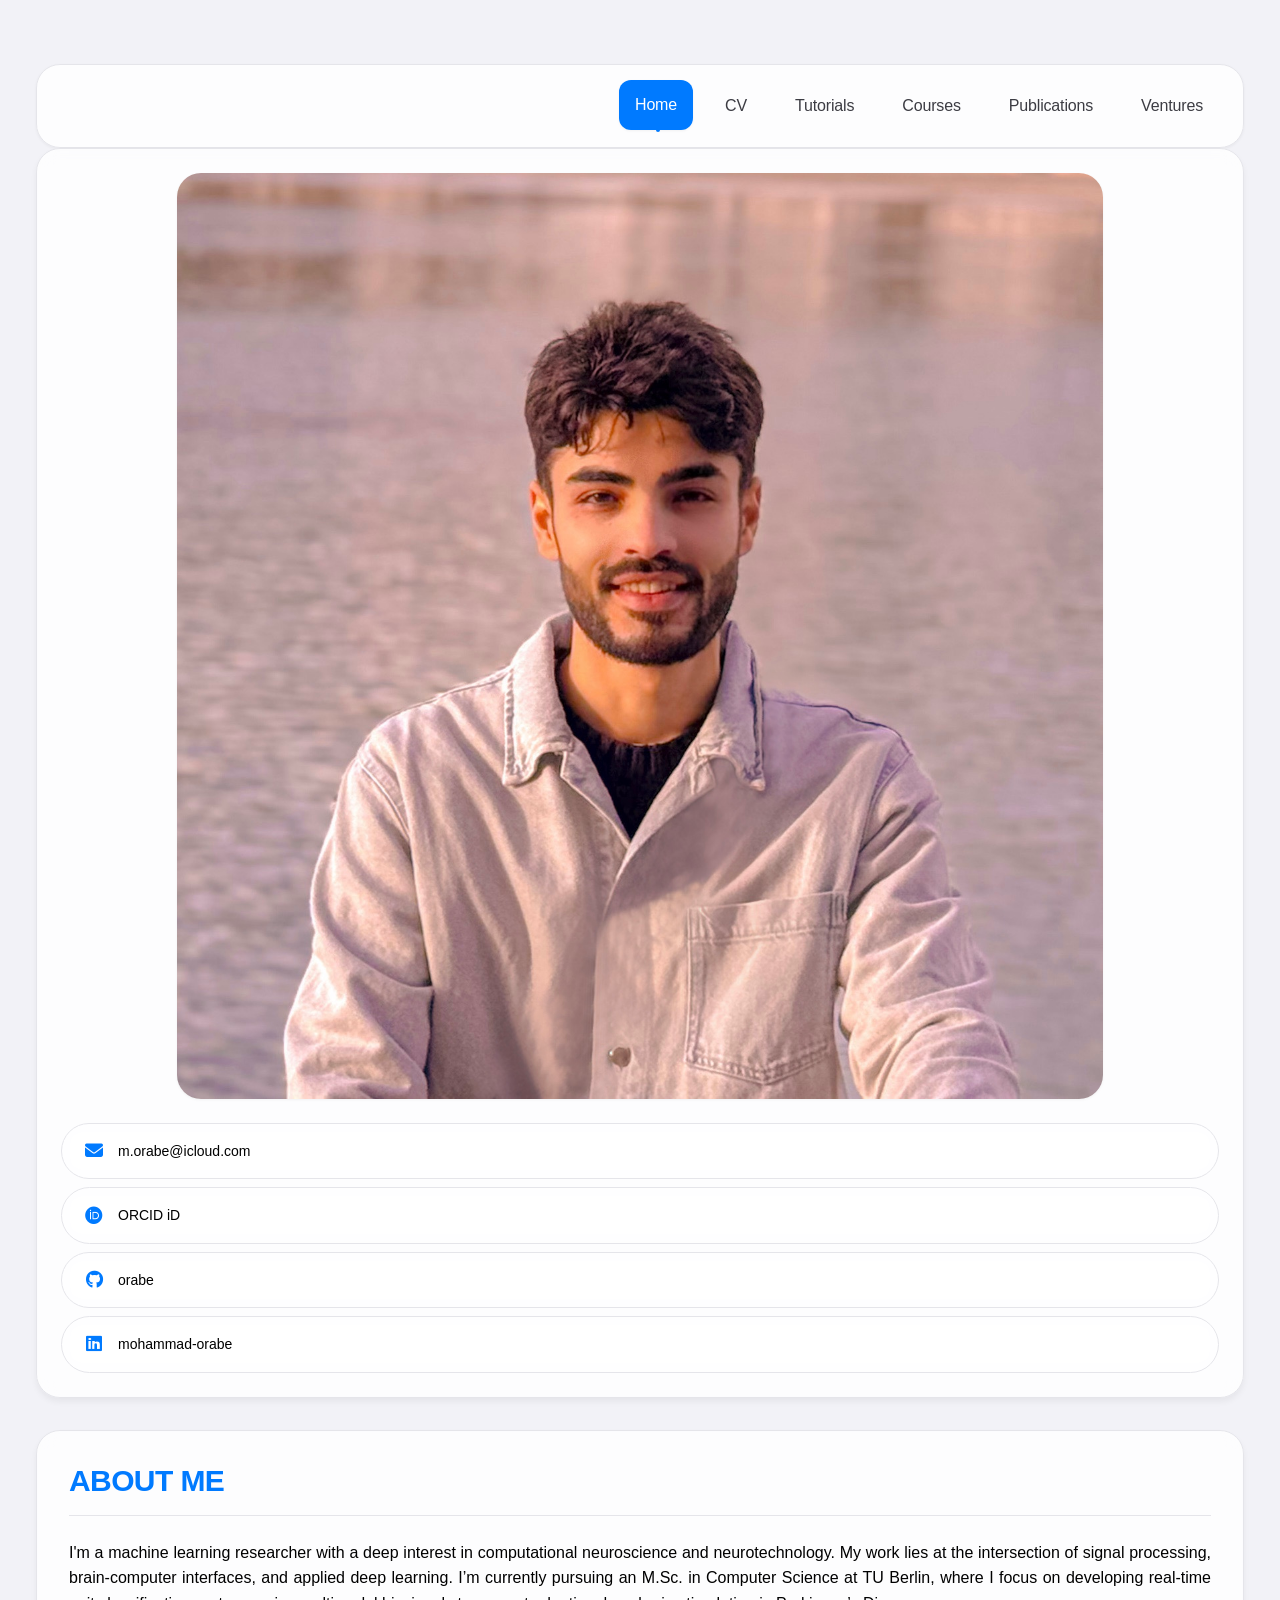
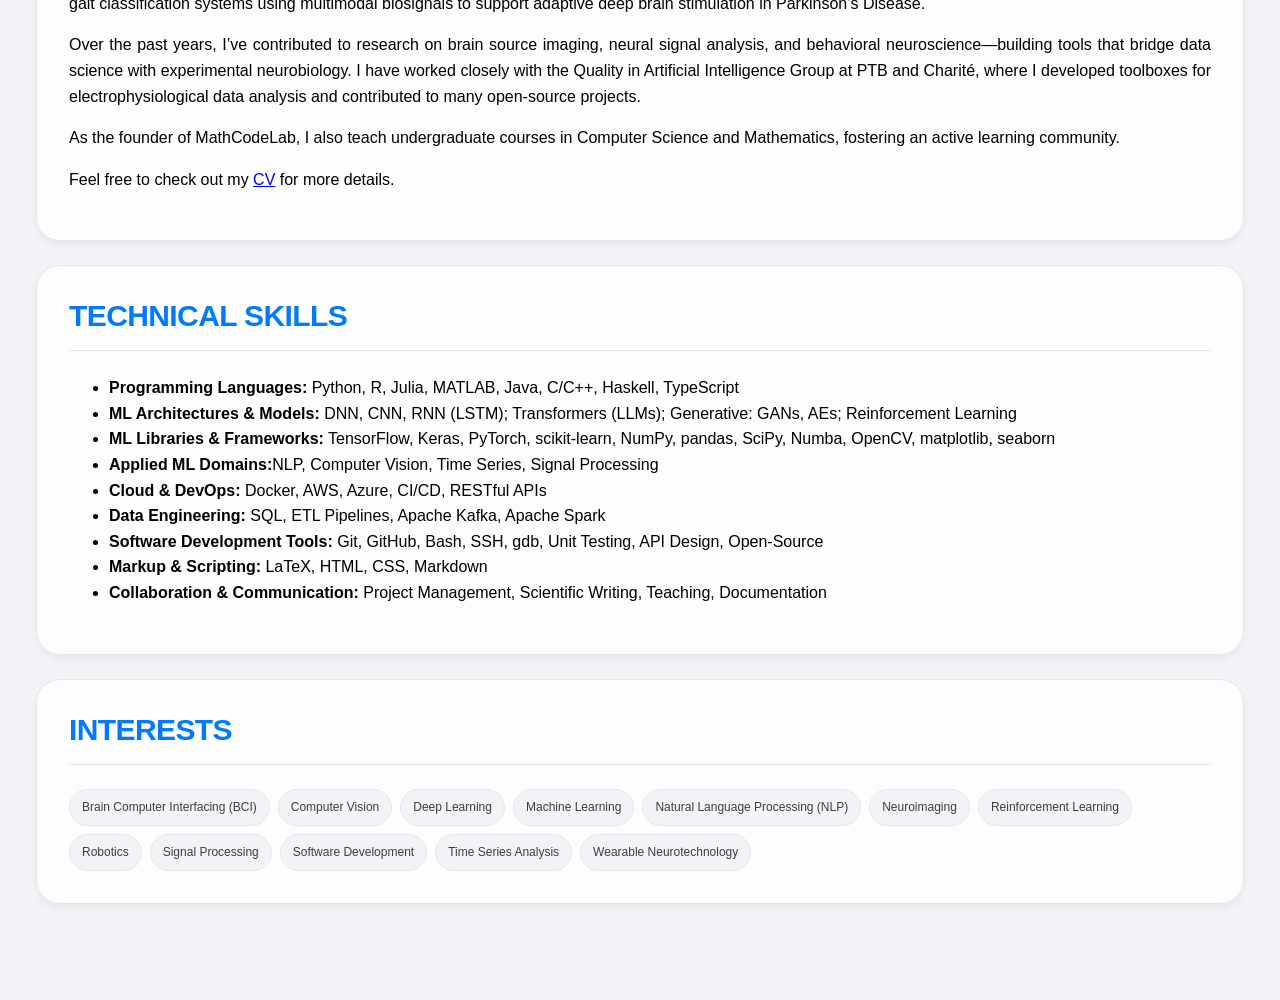
==== commit 6a1db5a5: "upgrade to apple inspired style" ====
--- a/index.html
+++ b/index.html
@@ -4,16 +4,35 @@
   <meta charset="UTF-8" />
   <meta name="viewport" content="width=device-width, initial-scale=1.0" />
   <title>Mohammad Orabe | Home</title>
+  
+  <!-- Preconnect to external domains for faster loading -->
+  <link rel="preconnect" href="https://fonts.googleapis.com">
+  <link rel="preconnect" href="https://fonts.gstatic.com" crossorigin>
+  <link rel="preconnect" href="https://cdnjs.cloudflare.com">
+  
+  <!-- Prefetch critical navigation pages -->
+  <link rel="prefetch" href="pages/cv.html">
+  <link rel="prefetch" href="pages/tutorials.html">
+  <link rel="prefetch" href="pages/courses.html">
+  <link rel="prefetch" href="pages/publications.html">
+  <link rel="prefetch" href="pages/ventures.html">
+  
+  <!-- Load critical CSS inline or with high priority -->
   <link rel="stylesheet" href="assets/css/style.css" />
+  
+  <!-- Load fonts with optimized display -->
   <link href="https://fonts.googleapis.com/css2?family=Inconsolata&display=swap" rel="stylesheet">
-  <link rel="stylesheet" href="https://cdnjs.cloudflare.com/ajax/libs/font-awesome/6.5.1/css/all.min.css">
+  
+  <!-- Load Font Awesome with deferred loading -->
+  <link rel="stylesheet" href="https://cdnjs.cloudflare.com/ajax/libs/font-awesome/6.5.1/css/all.min.css" media="print" onload="this.media='all'">
+  <noscript><link rel="stylesheet" href="https://cdnjs.cloudflare.com/ajax/libs/font-awesome/6.5.1/css/all.min.css"></noscript>
 </head>
 <body class="has-sidebar">
   <div class="container">
     <header class="page-header">
       <nav>
         <div class="nav-header">
-          <span class="nav-title">Menu</span>
+          <span class="nav-title">MENU</span>
           <button class="nav-toggle" aria-label="Toggle navigation" aria-expanded="false">
             <i class="fa-solid fa-chevron-down"></i>
           </button>
@@ -31,7 +50,7 @@
 
     <aside class="sidebar">
       <div class="sidebar-header">
-        <span class="sidebar-title">Contact</span>
+        <span class="sidebar-title">CONTACT</span>
         <button class="sidebar-toggle" aria-label="Toggle contact info" aria-expanded="false">
           <i class="fa-solid fa-chevron-down"></i>
         </button>
@@ -44,13 +63,13 @@
               <a href="mailto:m.orabe@icloud.com"><i class="fa-solid fa-envelope"></i>m.orabe@icloud.com</a>
           </li>    
           <li>
-              <a href="https://orcid.org/my-orcid?orcid=0009-0004-7177-799X" target="_blank" rel="noopener noreferrer"><i class="fa-brands fa-orcid"></i>0009-0004-7177-799X</a>
+              <a href="https://orcid.org/0009-0004-7177-799X" target="_blank" rel="noopener noreferrer"><i class="fa-brands fa-orcid"></i>ORCID iD</a>
           </li>
           <li>
               <a href="https://github.com/orabe" target="_blank" rel="noopener noreferrer"><i class="fa-brands fa-github"></i>orabe</a>
           </li>
           <li>
-              <a href="https://www.linkedin.com/in/mohammad-orabe-b2b9a5150/" target="_blank" rel="noopener noreferrer"><i class="fa-brands fa-linkedin"></i>mohammad-orabe</a>
+              <a href="https://www.linkedin.com/in/mohammad-orabe/" target="_blank" rel="noopener noreferrer"><i class="fa-brands fa-linkedin"></i>mohammad-orabe</a>
           </li>
         </ul>
       </div>
@@ -59,7 +78,7 @@
     <main>
       <div class="main-content">
         <section id="about-me">
-          <h2>About Me</h2>
+          <h2>ABOUT ME</h2>
           <p>I'm a machine learning researcher with a deep interest in computational neuroscience and neurotechnology. My work lies at the intersection of signal processing, brain-computer interfaces, and applied deep learning. I’m currently pursuing an M.Sc. in Computer Science at TU Berlin, where I focus on developing real-time gait classification systems using multimodal biosignals to support adaptive deep brain stimulation in Parkinson’s Disease.</p>
           <p>Over the past years, I’ve contributed to research on brain source imaging, neural signal analysis, and behavioral neuroscience—building tools that bridge data science with experimental neurobiology. I have worked closely with the Quality in Artificial Intelligence Group at PTB and Charité, where I developed toolboxes for electrophysiological data analysis and contributed to many open-source projects.</p>
           
@@ -69,7 +88,7 @@
         </section>
 
         <section id="skills">
-          <h2>Skills</h2>
+          <h2>TECHNICAL SKILLS</h2>
           <ul>
             <li><strong>Programming Languages:</strong> Python, R, Julia, MATLAB, Java, C/C++, Haskell, TypeScript</li>
             
@@ -92,7 +111,7 @@
         </section>
 
         <section id="interests">
-          <h2>Interests</h2>
+          <h2>INTERESTS</h2>
           <div class="tag-container">
             <span class="tag">Brain Computer Interfacing (BCI)</span>
             <span class="tag">Computer Vision</span>
@@ -110,10 +129,6 @@
         </section>
       </div>
     </main>
-
-    <footer>
-      <p>&copy; 2025 Mohammad Orabe</p>
-    </footer>
 
     <button id="scrollTopBtn" title="Go to top"><i class="fa-solid fa-arrow-up"></i></button>
 
--- a/assets/css/style.css
+++ b/assets/css/style.css
@@ -1,180 +1,628 @@
 /* ==========================================================================
-   1. Global Styles & Variables
+   1. Global Styles & Variables - Apple Design System
    ========================================================================== */
 :root {
-  --accent: #FF0F00;
+  /* Apple Color Palette */
+  --primary: #007AFF;
+  --primary-hover: #0056CC;
+  --accent: #FF3B30;
+  --success: #34C759;
+  --warning: #FF9500;
+  
+  /* Neutral Colors */
+  --white: #FFFFFF;
+  --gray-1: #F2F2F7;
+  --gray-2: #E5E5EA;
+  --gray-3: #D1D1D6;
+  --gray-4: #C7C7CC;
+  --gray-5: #AEAEB2;
+  --gray-6: #8E8E93;
+  --black: #000000;
+  
+  /* Semantic Colors */
+  --text-primary: #000000;
+  --text-secondary: #3C3C43;
+  --text-tertiary: #8E8E93;
+  --background: #FFFFFF;
+  --surface: rgba(255, 255, 255, 0.8);
+  --border-color: #E5E5EA;
+  
+  /* Typography Scale */
+  --font-size-xs: 0.75rem;    /* 12px */
+  --font-size-sm: 0.875rem;   /* 14px */
+  --font-size-base: 1rem;     /* 16px */
+  --font-size-lg: 1.125rem;   /* 18px */
+  --font-size-xl: 1.25rem;    /* 20px */
+  --font-size-2xl: 1.5rem;    /* 24px */
+  --font-size-3xl: 1.875rem;  /* 30px */
+  --font-size-4xl: 2.25rem;   /* 36px */
+  
+  /* Spacing Scale */
+  --space-1: 0.25rem;   /* 4px */
+  --space-2: 0.5rem;    /* 8px */
+  --space-3: 0.75rem;   /* 12px */
+  --space-4: 1rem;      /* 16px */
+  --space-5: 1.25rem;   /* 20px */
+  --space-6: 1.5rem;    /* 24px */
+  --space-8: 2rem;      /* 32px */
+  --space-10: 2.5rem;   /* 40px */
+  --space-12: 3rem;     /* 48px */
+  --space-16: 4rem;     /* 64px */
+  
+  /* Border Radius - Apple Design System */
+  --border-radius-sm: 6px;
+  --border-radius: 12px;
+  --border-radius-md: 16px;
+  --border-radius-lg: 20px;
+  --border-radius-xl: 24px;
+  --border-radius-2xl: 28px;
+  --border-radius-full: 9999px;
+  --border-radius-pill: 50px;
+  
+  /* Shadows */
+  --shadow-xs: 0 1px 3px rgba(0, 0, 0, 0.05);
+  --shadow-sm: 0 4px 6px rgba(0, 0, 0, 0.05);
+  --shadow-md: 0 10px 15px rgba(0, 0, 0, 0.1);
+  --shadow-lg: 0 20px 25px rgba(0, 0, 0, 0.1);
+  --shadow-xl: 0 25px 50px rgba(0, 0, 0, 0.15);
+  
+  /* Layout */
   --content-width: 960px;
-  --sidebar-width: 240px;
-  --sidebar-gap: 2em;
-  --header-height: 4em; /* Approx height for sticky positioning */
+  --sidebar-width: 280px;
+  --sidebar-gap: var(--space-8);
+  --header-height: var(--space-16);
+  
+  /* Transitions */
+  --transition-fast: 0.15s;
+  --transition-base: 0.2s;
+  --transition-slow: 0.3s;
+  --easing-apple: cubic-bezier(0.4, 0, 0.2, 1);
+  --easing-bounce: cubic-bezier(0.68, -0.55, 0.265, 1.55);
+  
+  /* Unified Animation Values */
+  --hover-scale-subtle: 1.02;
+  --hover-scale-medium: 1.05;
+  --hover-scale-bold: 1.1;
+  --hover-translate-subtle: 2px;
+  --hover-translate-medium: 4px;
+  --hover-rotate-subtle: 2deg; /* Reserved for functional elements like chevrons */
+  --hover-rotate-medium: 5deg; /* Reserved for functional elements like chevrons */
+  --press-scale: 0.95;
+  --bounce-scale: 1.05;
+  
+  /* Animation Durations */
+  --anim-fast: 0.3s;
+  --anim-base: 0.5s;
+  --anim-slow: 0.8s;
+  --anim-extra-slow: 1.2s;
 }
 
 body {
-  font-family: 'Inconsolata', monospace;
+  font-family: -apple-system, BlinkMacSystemFont, 'SF Pro Text', 'Helvetica Neue', Helvetica, Arial, sans-serif;
   margin: 0;
   padding: 0;
-  background-color: #f8f9fa;
-  color: #343a40;
+  background: var(--gray-1);
+  color: var(--text-primary);
   line-height: 1.6;
   display: flex;
   flex-direction: column;
   min-height: 100vh;
+  font-size: var(--font-size-base);
+  -webkit-font-smoothing: antialiased;
+  -moz-osx-font-smoothing: grayscale;
+  transition: all var(--transition-base) var(--easing-apple);
+}
+
+/* Smooth scrolling */
+html {
+  scroll-behavior: smooth;
+}
+
+/* Add smooth transitions to all elements */
+*,
+*::before,
+*::after {
+  transition: color var(--transition-base) var(--easing-apple),
+              background-color var(--transition-base) var(--easing-apple),
+              border-color var(--transition-base) var(--easing-apple),
+              box-shadow var(--transition-base) var(--easing-apple),
+              opacity var(--transition-base) var(--easing-apple),
+              transform var(--transition-base) var(--easing-apple);
+}
+
+/* Enhanced transitions for interactive elements */
+a, button, .nav-toggle, .sidebar-toggle, .card, .tag, .scroll-to-top, .social-link {
+  transition: all var(--transition-base) var(--easing-apple);
+  transform: translateZ(0); /* Hardware acceleration */
+  will-change: auto; /* Reduce unnecessary repaints */
+}
+
+/* Smooth hover effects */
+a:hover, button:hover, .nav-toggle:hover, .sidebar-toggle:hover, .card:hover, .tag:hover, .scroll-to-top:hover, .social-link:hover {
+  transition: all var(--transition-fast) var(--easing-apple);
+}
+
+/* Focus states with smooth transitions */
+a:focus, button:focus, .nav-toggle:focus, .sidebar-toggle:focus, input:focus, select:focus, textarea:focus {
+  transition: all var(--transition-fast) var(--easing-apple);
+  outline: 2px solid var(--blue-6);
+  outline-offset: 2px;
+}
+
+/* Layout transitions - reduced for performance */
+.container, .main-content, .sidebar, .page-header, .navigation, .mobile-nav-container, .sidebar-container {
+  transition: opacity var(--transition-fast) var(--easing-apple);
 }
 
 p {
   text-align: justify;
   hyphens: auto;
-}
+  margin-bottom: var(--space-4);
+  line-height: 1.6;
+  transition: all var(--transition-slow) var(--easing-apple);
+  /* Removed entrance animation for faster loading */
+  opacity: 1;
+}
+
+/* Removed stagger animations for faster page loads */
 
 /* ==========================================================================
-   2. Main Layout
+   2. Main Layout - Apple Design System
    ========================================================================== */
 .container {
   width: 100%;
   max-width: var(--content-width);
-  margin: 4em auto;
-  padding: 0 2em;
+  margin: var(--space-16) auto;
+  padding: 0 var(--space-8);
   box-sizing: border-box;
-}
+  /* Removed entrance animation for faster loading */
+}
+
+@keyframes fadeInUp {
+  from {
+    opacity: 0;
+    transform: translateY(30px);
+  }
+  to {
+    opacity: 1;
+    transform: translateY(0);
+  }
+}
+
+@keyframes fadeInLeft {
+  from {
+    opacity: 0;
+    transform: translateX(-30px);
+  }
+  to {
+    opacity: 1;
+    transform: translateX(0);
+  }
+}
+
+@keyframes fadeInRight {
+  from {
+    opacity: 0;
+    transform: translateX(30px);
+  }
+  to {
+    opacity: 1;
+    transform: translateX(0);
+  }
+}
+
+@keyframes scaleIn {
+  from {
+    opacity: 0;
+    transform: scale(var(--press-scale));
+  }
+  to {
+    opacity: 1;
+    transform: scale(1);
+  }
+}
+
+@keyframes slideDown {
+  from {
+    opacity: 0;
+    transform: translateY(-20px);
+  }
+  to {
+    opacity: 1;
+    transform: translateY(0);
+  }
+}
+
+@keyframes bounceIn {
+  0% {
+    opacity: 0;
+    transform: scale(0.3);
+  }
+  50% {
+    opacity: 1;
+    transform: scale(var(--bounce-scale));
+  }
+  70% {
+    transform: scale(0.9);
+  }
+  100% {
+    opacity: 1;
+    transform: scale(1);
+  }
+}
+
+@keyframes gentleBounce {
+  0% {
+    transform: translateY(0) scale(1);
+  }
+  50% {
+    transform: translateY(-var(--hover-translate-subtle)) scale(var(--hover-scale-subtle));
+  }
+  100% {
+    transform: translateY(-var(--hover-translate-subtle)) scale(1);
+  }
+}
+
+@keyframes ripple {
+  0% {
+    transform: translate(-50%, -50%) scale(0);
+    opacity: 0.8;
+  }
+  100% {
+    transform: translate(-50%, -50%) scale(4);
+    opacity: 0;
+  }
+}
+
+@keyframes slideUpFadeOut {
+  from {
+    opacity: 1;
+    transform: translateY(0);
+    max-height: 2000px;
+  }
+  to {
+    opacity: 0;
+    transform: translateY(-10px);
+    max-height: 0;
+  }
+}
+
+@keyframes slideDownFadeIn {
+  from {
+    opacity: 0;
+    transform: translateY(-10px);
+    max-height: 0;
+  }
+  to {
+    opacity: 1;
+    transform: translateY(0);
+    max-height: 2000px;
+  }
+}
+
+@keyframes slideInLeft {
+  from {
+    opacity: 0;
+    transform: translateX(-20px);
+  }
+  to {
+    opacity: 1;
+    transform: translateX(0);
+  }
+}
+
+@keyframes slideInRight {
+  from {
+    opacity: 0;
+    transform: translateX(20px);
+  }
+  to {
+    opacity: 1;
+    transform: translateX(0);
+  }
+}
+
+@keyframes float {
+  0%, 100% {
+    transform: translateY(0px);
+  }
+  50% {
+    transform: translateY(-3px);
+  }
+}
+
+@keyframes glow {
+  0%, 100% {
+    box-shadow: var(--shadow-sm);
+  }
+  50% {
+    box-shadow: var(--shadow-md);
+  }
+}
+
+/* Removed all stagger animations for faster page loads */
 
 main {
   flex-grow: 1;
 }
 
-footer {
-  text-align: center;
-  padding: 2em 1em;
-  margin-top: 4em;
-  font-size: 0.9em;
-  color: #6c757d;
-  border-top: 1px solid #dee2e6;
-  background-color: #f1f3f5;
-}
-
 /* ==========================================================================
-   3. Header & Navigation
+   3. Header & Navigation - Apple Design System
    ========================================================================== */
 .page-header {
   display: flex;
-  justify-content: flex-end; /* Default for non-sidebar pages */
+  justify-content: flex-end;
   align-items: center;
-  margin-bottom: 2em;
+  margin-bottom: var(--space-6);
+  animation: fadeInUp 0.5s var(--easing-apple) forwards;
+  animation-delay: 0.1s;
+  opacity: 0;
 }
 
 .page-header nav {
-  background-color: #fff;
-  border: 1px solid #e9ecef;
-  border-radius: 15px;
-  box-shadow: 0 2px 4px rgba(0,0,0,0.05);
-  padding: 1.2em 1.5em;
+  background: var(--surface);
+  border: 1px solid var(--border-color);
+  border-radius: var(--border-radius-xl);
+  box-shadow: var(--shadow-sm);
+  padding: var(--space-4) var(--space-6);
   width: 100%;
   box-sizing: border-box;
+  backdrop-filter: blur(10px);
+  transition: all var(--transition-slow) var(--easing-apple);
+  transform: translateY(0);
+  animation: float 4s ease-in-out infinite;
+}
+
+.page-header nav:hover {
+  box-shadow: var(--shadow-md);
+  transform: translateY(-2px);
+  animation-play-state: paused;
 }
 
 /* Navigation Header (Mobile) */
 .nav-header {
-  display: none; /* Hidden on desktop */
-  justify-content: space-between;
+  display: none;
+  justify-content: center;
   align-items: center;
-  padding-bottom: 1em;
-  margin-bottom: 1em;
+  padding-bottom: var(--space-4);
+  margin-bottom: var(--space-4);
+  width: 100%;
+  position: relative;
 }
 
 .nav-title {
-  font-weight: bold;
-  font-size: 1.1em;
-  color: #333;
+  font-family: -apple-system, BlinkMacSystemFont, 'SF Pro Display', sans-serif;
+  font-weight: 600;
+  font-size: var(--font-size-lg);
+  color: var(--text-primary);
+  letter-spacing: -0.01em;
+  text-transform: uppercase;
+  text-align: center;
 }
 
 .nav-toggle {
-  background: none;
-  border: none;
+  background: transparent;
+  border: 1.5px solid var(--border-color);
   cursor: pointer;
-  color: var(--accent);
-  font-size: 1em;
-  transition: color 0.2s ease-in-out;
-  padding: 0.25em;
-  min-width: 44px; /* Accessibility: minimum touch target size */
+  color: var(--text-primary);
+  font-size: var(--font-size-sm);
+  font-weight: 500;
+  transition: all var(--transition-base) var(--easing-apple);
+  padding: var(--space-3) var(--space-4);
+  border-radius: var(--border-radius-full);
+  min-width: 44px;
   min-height: 44px;
   display: flex;
   align-items: center;
   justify-content: center;
+  position: absolute;
+  right: 0;
+  overflow: hidden;
+  backdrop-filter: blur(10px);
+  -webkit-backdrop-filter: blur(10px);
+}
+
+.nav-toggle::before {
+  content: '';
+  position: absolute;
+  top: 50%;
+  left: 50%;
+  width: 0;
+  height: 0;
+  background: var(--primary);
+  border-radius: 50%;
+  opacity: 0.2;
+  transform: translate(-50%, -50%);
+  transition: all var(--transition-base) var(--easing-apple);
 }
 
 .nav-toggle:hover {
-  color: #333;
+  background: var(--primary) !important;
+  color: var(--white) !important;
+  border-color: var(--primary) !important;
+  transform: translateY(-var(--hover-translate-subtle)) scale(var(--hover-scale-subtle)) !important;
+  box-shadow: 
+    0 4px 16px rgba(0, 122, 255, 0.25),
+    0 2px 8px rgba(0, 122, 255, 0.15) !important;
+}
+
+.nav-toggle:hover::before {
+  width: 100%;
+  height: 100%;
+}
+
+.nav-toggle:active {
+  transform: scale(var(--press-scale));
+}
+
+.nav-toggle.expanded {
+  background: var(--primary);
+  color: var(--white);
+  border-color: var(--primary);
+  transform: rotate(180deg);
+  box-shadow: 
+    0 4px 16px rgba(0, 122, 255, 0.25),
+    0 2px 8px rgba(0, 122, 255, 0.15);
 }
 
 .nav-toggle i {
-  transition: transform 0.3s ease-in-out;
+  transition: transform var(--transition-slow) var(--easing-apple);
+  z-index: 1;
+  position: relative;
+}
+
+.nav-toggle.expanded i {
+  transform: rotate(180deg);
 }
 
 .nav-links-group {
   display: flex;
-  gap: 1.5em;
+  align-items: center;
+  gap: var(--space-2);
   list-style: none;
   margin: 0;
   padding: 0;
-  justify-content: flex-end; /* Default link alignment */
+  justify-content: flex-end;
 }
 
 .nav-links-group a {
-  color: #495057;
+  color: var(--text-secondary);
   text-decoration: none;
-  font-weight: bold;
-  font-size: 1.1em;
-  transition: color 0.2s ease-in-out;
-}
-
-.nav-links-group a:hover,
+  font-family: -apple-system, BlinkMacSystemFont, 'SF Pro Text', sans-serif;
+  font-weight: 500;
+  font-size: var(--font-size-base);
+  padding: var(--space-3) var(--space-4);
+  border-radius: var(--border-radius-pill);
+  transition: all var(--transition-base) var(--easing-apple);
+  position: relative;
+  letter-spacing: -0.01em;
+  /* Removed entrance animation for faster loading */
+  opacity: 1;
+}
+
+.nav-links-group a:hover {
+  color: var(--text-primary);
+  background: var(--gray-1);
+  transform: translateY(-var(--hover-translate-subtle)) scale(var(--hover-scale-subtle));
+  box-shadow: var(--shadow-xs);
+}
+
 .nav-links-group a.active {
-  color: var(--accent);
+  color: var(--primary);
+  background: rgba(0, 122, 255, 0.1);
+  transform: translateY(-1px);
+  box-shadow: var(--shadow-xs);
+}
+
+.nav-links-group a.active::after {
+  content: '';
+  position: absolute;
+  bottom: -2px;
+  left: 50%;
+  transform: translateX(-50%);
+  width: 4px;
+  height: 4px;
+  background: var(--primary);
+  border-radius: 50%;
+  animation: scaleIn 0.3s var(--easing-apple) forwards;
 }
 
 /* ==========================================================================
-   4. Typography & Headings
+   4. Typography & Headings - Apple Design System
    ========================================================================== */
 section h2 {
-  color: var(--accent);
-  font-size: 1.8em;
-  margin-top: 1.5em;
-  margin-bottom: 1em;
-  border-bottom: 2px solid #f1f3f5;
-  padding-bottom: 0.3em;
+  color: var(--primary);
+  font-family: -apple-system, BlinkMacSystemFont, 'SF Pro Display', sans-serif;
+  font-size: var(--font-size-3xl);
+  font-weight: 700;
+  margin-top: var(--space-8);
+  margin-bottom: var(--space-6);
+  padding-bottom: var(--space-4);
+  border-bottom: 1px solid var(--border-color);
+  letter-spacing: -0.02em;
+  line-height: 1.2;
+  transition: all var(--transition-slow) var(--easing-apple);
+  animation: fadeInUp 0.8s var(--easing-apple) forwards;
+  animation-delay: 0.2s;
+  opacity: 0;
+}
+
+/* Only make section titles with links interactive */
+section h2 > a:hover {
+  color: var(--primary-hover);
+  transform: translateX(var(--hover-translate-medium)) scale(var(--hover-scale-subtle));
 }
 
 section h3 {
-  font-size: 1.3em;
-  color: #333;
-  margin-top: 1em;
-  margin-bottom: 0.5em;
+  font-family: -apple-system, BlinkMacSystemFont, 'SF Pro Display', sans-serif;
+  font-size: var(--font-size-xl);
+  font-weight: 600;
+  color: var(--primary);
+  margin-top: var(--space-6);
+  margin-bottom: var(--space-3);
+  letter-spacing: -0.01em;
+  line-height: 1.3;
+  transition: all var(--transition-base) var(--easing-apple);
+  animation: fadeInUp 0.6s var(--easing-apple) forwards;
+  animation-delay: 0.3s;
+  opacity: 0;
+}
+
+/* Only make section h3 with links interactive */
+section h3 > a:hover {
+  color: var(--primary-hover);
+  transform: translateX(var(--hover-translate-subtle)) scale(var(--hover-scale-subtle));
 }
 
 article h3 {
-  font-size: 1.4em;
-  font-weight: bold;
-  color: #333;
-  margin-top: 1em;
-  margin-bottom: 0.25em;
+  font-family: -apple-system, BlinkMacSystemFont, 'SF Pro Display', sans-serif;
+  font-size: var(--font-size-lg);
+  font-weight: 600;
+  color: var(--text-primary);
+  margin-top: var(--space-5);
+  margin-bottom: var(--space-2);
+  letter-spacing: -0.01em;
+  line-height: 1.3;
+  transition: all var(--transition-base) var(--easing-apple);
+  animation: fadeInUp 0.5s var(--easing-apple) forwards;
+  animation-delay: 0.4s;
+  opacity: 0;
+}
+
+/* Only make article h3 with links interactive */
+article h3 > a:hover {
+  color: var(--primary);
+  transform: translateX(var(--hover-translate-subtle)) scale(var(--hover-scale-subtle));
 }
 
 .entry-details {
-  font-size: 0.95em;
-  color: #555;
-  margin-top: 0.1em;
-  margin-bottom: 0.1em;
+  font-family: -apple-system, BlinkMacSystemFont, 'SF Pro Text', sans-serif;
+  font-size: var(--font-size-sm);
+  color: var(--text-secondary);
+  margin-top: var(--space-1);
+  margin-bottom: var(--space-1);
+  line-height: 1.4;
 }
 
 /* ==========================================================================
-   5. Main Content & Components
+   5. Main Content & Components - Apple Design System
    ========================================================================== */
 .main-content > section {
-  background-color: #fff;
-  border: 1px solid #e9ecef;
-  border-radius: 15px;
-  box-shadow: 0 2px 4px rgba(0,0,0,0.05);
-  padding: 1.5em 2em;
-  margin-bottom: 2em;
+  background: var(--surface);
+  border: 1px solid var(--border-color);
+  border-radius: var(--border-radius-xl);
+  box-shadow: var(--shadow-sm);
+  padding: var(--space-8);
+  margin-bottom: var(--space-6);
+  backdrop-filter: blur(10px);
+  transition: all var(--transition-slow) var(--easing-apple);
+  animation: fadeInUp 0.8s var(--easing-apple) forwards;
+  opacity: 0;
+}
+
+.main-content > section:hover {
+  box-shadow: var(--shadow-md);
+  transform: translateY(-2px);
 }
 
 .main-content > section:last-child {
@@ -186,14 +634,14 @@
 }
 
 article + article {
-  border-top: 1px solid #eee;
-  margin-top: 1.5em;
-  padding-top: 1.5em;
+  border-top: 1px solid var(--border-color);
+  margin-top: var(--space-6);
+  padding-top: var(--space-6);
 }
 
 @keyframes highlight-fade {
   from {
-    background-color: rgba(255, 15, 0, 0.2); /* Use your --accent color with transparency */
+    background-color: rgba(0, 122, 255, 0.1);
   }
   to {
     background-color: transparent;
@@ -201,25 +649,59 @@
 }
 
 .highlight {
-  animation: highlight-fade 2.5s ease-out;
-  border-radius: 8px; /* Optional: gives the highlight slightly rounded corners */
+  animation: highlight-fade 2.5s var(--easing-apple);
+  border-radius: var(--border-radius);
 }
 
 .article-body {
   display: flex;
   align-items: flex-start;
-  margin-top: 0.75em;
+  margin-top: var(--space-4);
+  gap: var(--space-4);
+}
+
+.institution-logos-container {
+  display: flex;
+  flex-direction: column;
+  gap: var(--space-2);
+  flex: 0 0 70px;
 }
 
 .institution-logo {
   flex: 0 0 70px;
-  margin-right: 15px;
+  width: 70px;
+  height: 70px;
+  display: flex;
+  align-items: center;
+  justify-content: center;
+  background: var(--surface);
+  border-radius: var(--border-radius);
+  padding: var(--space-2);
+  box-shadow: var(--shadow-xs);
+}
+
+.institution-logo a {
+  display: block;
+  transition: all 0.3s var(--timing-function);
+  border-radius: var(--border-radius-sm);
+  text-decoration: none;
+}
+
+.institution-logo a:hover {
+  transform: translateY(-2px);
+  box-shadow: var(--shadow-sm);
+}
+
+.institution-logo a:focus {
+  outline: 2px solid var(--primary);
+  outline-offset: 2px;
 }
 
 .institution-logo img {
   max-width: 100%;
   height: auto;
   display: block;
+  border-radius: var(--border-radius-sm);
 }
 
 .description-content {
@@ -234,78 +716,116 @@
   display: inline-flex;
   align-items: center;
   cursor: pointer;
-  margin-top: 1em;
-  margin-bottom: 0.5em;
-  color: #555;
-  font-size: 0.9rem;
-  padding: 0.2em 0;
+  margin-top: var(--space-4);
+  margin-bottom: var(--space-3);
+  color: var(--text-secondary);
+  font-family: -apple-system, BlinkMacSystemFont, 'SF Pro Text', sans-serif;
+  font-size: var(--font-size-sm);
+  font-weight: 500;
+  padding: var(--space-2) var(--space-3);
+  border-radius: var(--border-radius-pill);
+  transition: all var(--transition-base) var(--easing-apple);
+  background: transparent;
+  border: 2px solid var(--border-color);
+  animation: fadeInUp 0.5s var(--easing-apple) forwards;
+  opacity: 0;
+}
+
+.toggle-arrow:hover {
+  background: var(--text-secondary);
+  color: var(--white);
+  border-color: var(--text-secondary);
+  transform: translateY(-var(--hover-translate-subtle)) scale(var(--hover-scale-subtle));
+  box-shadow: var(--shadow-xs);
 }
 
 .toggle-arrow::before {
   content: '';
   display: inline-block;
-  width: 0;
-  height: 0;
-  border-top: 6px solid transparent;
-  border-bottom: 6px solid transparent;
-  border-left: 8px solid #555;
-  margin-right: 0.6em;
-  transition: transform 0.3s ease-in-out;
+  width: 6px;
+  height: 6px;
+  border-right: 2px solid currentColor;
+  border-bottom: 2px solid currentColor;
+  transform: rotate(-45deg);
+  margin-right: var(--space-2);
+  transition: transform var(--transition-slow) var(--easing-apple);
 }
 
 .toggle-arrow[aria-expanded="true"]::before {
-  transform: rotate(90deg);
-}
-
-.toggle-arrow:hover,
-.toggle-arrow:focus {
-  color: var(--accent);
-  outline: none;
+  transform: rotate(45deg);
+}
+
+.toggle-arrow[aria-expanded="true"] {
+  background: var(--primary);
+  color: var(--white);
+  border-color: var(--primary);
 }
 
 .extra-description {
-  padding-top: 0.5em;
+  padding-top: var(--space-4);
+  margin-top: var(--space-4);
+  border-top: 1px solid var(--border-color);
 }
 
 .tag-container {
   display: flex;
   flex-wrap: wrap;
-  gap: 0.5em;
-  margin-top: 1em;
+  gap: var(--space-2);
+  margin-top: var(--space-4);
 }
 
 .tag {
-  display: inline-block;
-  background-color: #e9ecef;
-  color: #495057;
-  padding: 0.4em 0.8em;
-  border-radius: 15px;
-  font-size: 0.9em;
-  transition: background-color 0.2s ease-in-out, color 0.2s ease-in-out;
+  display: inline-flex;
+  align-items: center;
+  background: var(--gray-1);
+  color: var(--text-secondary);
+  padding: var(--space-2) var(--space-3);
+  border-radius: var(--border-radius-pill);
+  font-family: -apple-system, BlinkMacSystemFont, 'SF Pro Text', sans-serif;
+  font-size: var(--font-size-sm);
+  font-weight: 500;
+  border: 1px solid var(--border-color-subtle);
+  transition: all var(--transition-base) var(--easing-apple);
+  white-space: nowrap;
+  /* Removed entrance animation for faster loading */
+  opacity: 1;
+  transform: scale(1);
 }
 
 .tag:hover {
-  background-color: var(--accent);
-  color: white;
-  cursor: default;
+  background: var(--primary);
+  color: var(--white);
+  border-color: var(--primary);
+  transform: translateY(-var(--hover-translate-subtle)) scale(var(--hover-scale-subtle));
+  box-shadow: var(--shadow-xs);
 }
 
 /* ==========================================================================
-   6. Sidebar Layout & Components
+   6. Sidebar Layout & Components - Apple Design System
    ========================================================================== */
 .sidebar {
-  background-color: #fff;
-  border: 1px solid #e9ecef;
-  border-radius: 15px;
-  box-shadow: 0 2px 4px rgba(0,0,0,0.05);
-  padding: 1.5em;
+  background: var(--surface);
+  border: 1px solid var(--border-color);
+  border-radius: var(--border-radius-xl);
+  box-shadow: var(--shadow-sm);
+  padding: var(--space-6);
+  backdrop-filter: blur(10px);
+  transition: all var(--transition-slow) var(--easing-apple);
+  animation: fadeInLeft 0.8s var(--easing-apple) forwards, glow 6s ease-in-out infinite;
+  animation-delay: 0.2s, 2s;
+  opacity: 0;
+}
+
+.sidebar:hover {
+  box-shadow: var(--shadow-md);
+  animation-play-state: running, paused;
 }
 
 /* --- Grid Layout for Pages with Sidebar --- */
 body.has-sidebar .container {
   display: grid;
   grid-template-columns: var(--sidebar-width) 1fr;
-  grid-template-rows: auto 1fr auto; /* Header, Main, Footer */
+  grid-template-rows: auto 1fr;
   gap: 0 var(--sidebar-gap);
   max-width: calc(var(--content-width) + var(--sidebar-width) + var(--sidebar-gap));
   align-items: start;
@@ -320,26 +840,31 @@
 
 body.has-sidebar .sidebar {
   grid-column: 1;
-  grid-row: 1 / span 2; /* Span across header and main rows */
+  grid-row: 1 / span 2;
   position: sticky;
-  top: 4em; /* Aligns with container's top margin */
+  top: var(--space-8);
+  margin-bottom: var(--space-8);
 }
 
 body.has-sidebar main {
   grid-column: 2;
   grid-row: 2;
-  padding-top: 2em; /* Creates space below the nav bar */
+  padding-top: var(--space-6);
+  padding-bottom: var(--space-8);
 }
 
 body.has-sidebar footer {
-  grid-column: 1 / -1; /* Span both columns */
+  grid-column: 1 / -1;
   grid-row: 3;
 }
 
-/* --- Nav Bar Tabbed Style --- */
+/* --- Nav Bar Apple-style --- */
 body.has-sidebar .page-header nav {
-  padding: 0; /* Remove padding to let links fill the space */
-  overflow: hidden; /* Clip the corners of the child links */
+  padding: 0;
+  overflow: hidden;
+  background: var(--surface);
+  border-radius: var(--border-radius-xl);
+  box-shadow: var(--shadow-xs);
 }
 
 body.has-sidebar .nav-links-group {
@@ -350,200 +875,337 @@
 body.has-sidebar .nav-links-group a {
   flex-grow: 1;
   text-align: center;
-  padding: 1.2em 1.5em; /* Add padding back to the links themselves */
-  border-radius: 0; /* Links shouldn't have their own radius */
+  padding: var(--space-4) var(--space-6);
+  border-radius: 0;
+  font-weight: 500;
+  transition: all var(--transition-base) var(--easing-apple);
 }
 
 body.has-sidebar .nav-links-group a + a {
-  border-left: 1px solid #f1f3f5;
+  border-left: 1px solid var(--border-color);
+}
+
+body.has-sidebar .nav-links-group a:hover {
+  background: var(--gray-1);
+}
+
+body.has-sidebar .nav-links-group a.active {
+  background: var(--primary);
+  color: var(--white);
 }
 
 /* --- Shared Sidebar Components --- */
 .sidebar .profile-image {
   display: block;
   width: 80%;
-  margin: 0 auto 1.5em;
-  border-radius: 15px;
+  margin: 0 auto var(--space-6);
+  border-radius: var(--border-radius-xl);
+  box-shadow: var(--shadow-xs);
+  transition: all var(--transition-slow) var(--easing-apple);
+  /* Removed entrance animation for faster loading */
+  opacity: 1;
+}
+
+.sidebar .profile-image:hover {
+  transform: scale(var(--hover-scale-medium));
+  box-shadow: var(--shadow-md);
 }
 
 /* Sidebar Header (Mobile) */
 .sidebar-header {
-  display: none; /* Hidden on desktop */
-  justify-content: space-between;
+  display: none;
+  justify-content: center;
   align-items: center;
-  padding-bottom: 1em;
-  margin-bottom: 1em;
+  /* padding-bottom: var(--space-4); */
+  margin-bottom: var(--space-4);
+  width: 100%;
+  position: relative;
 }
 
 .sidebar-title {
-  font-weight: bold;
-  font-size: 1.1em;
-  color: #333;
+  font-family: -apple-system, BlinkMacSystemFont, 'SF Pro Display', sans-serif;
+  font-weight: 600;
+  font-size: var(--font-size-lg);
+  color: var(--text-primary);
+  letter-spacing: -0.01em;
+  text-transform: uppercase;
+  text-align: center;
 }
 
 .sidebar-toggle {
-  background: none;
-  border: none;
+  background: transparent;
+  border: 1.5px solid var(--border-color);
   cursor: pointer;
-  color: var(--accent);
-  font-size: 1em;
-  transition: color 0.2s ease-in-out;
-  padding: 0.25em;
-  min-width: 44px; /* Accessibility: minimum touch target size */
+  color: var(--text-primary);
+  font-size: var(--font-size-sm);
+  font-weight: 500;
+  transition: all var(--transition-base) var(--easing-apple);
+  padding: var(--space-3) var(--space-4);
+  border-radius: var(--border-radius-full);
+  min-width: 44px;
   min-height: 44px;
   display: flex;
   align-items: center;
   justify-content: center;
+  position: absolute;
+  right: 0;
+  overflow: hidden;
+  backdrop-filter: blur(10px);
+  -webkit-backdrop-filter: blur(10px);
+}
+
+.sidebar-toggle::before {
+  content: '';
+  position: absolute;
+  top: 50%;
+  left: 50%;
+  width: 0;
+  height: 0;
+  background: var(--primary);
+  border-radius: 50%;
+  opacity: 0.2;
+  transform: translate(-50%, -50%);
+  transition: all var(--transition-base) var(--easing-apple);
 }
 
 .sidebar-toggle:hover {
-  color: #333;
+  background: var(--primary) !important;
+  color: var(--white) !important;
+  border-color: var(--primary) !important;
+  transform: translateY(-var(--hover-translate-subtle)) scale(var(--hover-scale-subtle)) !important;
+  box-shadow: 
+    0 4px 16px rgba(0, 122, 255, 0.25),
+    0 2px 8px rgba(0, 122, 255, 0.15) !important;
+}
+
+.sidebar-toggle:hover::before {
+  width: 100%;
+  height: 100%;
+}
+
+.sidebar-toggle:active {
+  transform: scale(var(--press-scale));
+}
+
+.sidebar-toggle.expanded {
+  background: var(--primary);
+  color: var(--white);
+  border-color: var(--primary);
+  transform: rotate(180deg);
+  box-shadow: 
+    0 4px 16px rgba(0, 122, 255, 0.25),
+    0 2px 8px rgba(0, 122, 255, 0.15);
 }
 
 .sidebar-toggle i {
-  transition: transform 0.3s ease-in-out;
+  transition: transform var(--transition-slow) var(--easing-apple);
+  z-index: 1;
+  position: relative;
+}
+
+.sidebar-toggle.expanded i {
+  transform: rotate(180deg);
 }
 
 .sidebar h3 {
   margin-top: 0;
-  color: var(--accent);
-  border-bottom: 2px solid #f1f3f5;
-  padding-bottom: 0.3em;
-  font-size: 1.3em;
+  color: var(--text-primary);
+  font-family: -apple-system, BlinkMacSystemFont, 'SF Pro Display', sans-serif;
+  font-weight: 600;
+  font-size: var(--font-size-lg);
+  border-bottom: 1px solid var(--border-color);
+  padding-bottom: var(--space-3);
+  margin-bottom: var(--space-4);
+  letter-spacing: -0.01em;
 }
 
 .sidebar .social-links {
   list-style: none;
   padding: 0;
   margin: 0;
+  display: flex;
+  flex-direction: column;
+  gap: var(--space-2);
 }
 
 .sidebar .social-links li {
-  margin-bottom: 0.5em;
+  margin-bottom: 0;
 }
 
 .sidebar .social-links a {
   display: flex;
   align-items: center;
-  font-size: 0.92em;
-  color: #333;
+  font-family: -apple-system, BlinkMacSystemFont, 'SF Pro Text', sans-serif;
+  font-size: var(--font-size-sm);
+  font-weight: 500;
+  color: var(--text-primary);
   text-decoration: none;
-  transition: color 0.2s ease-in-out;
-  padding: 0.4em;
-  border-radius: 5px;
+  transition: all var(--transition-base) var(--easing-apple);
+  padding: var(--space-4) var(--space-5);
+  border-radius: var(--border-radius-pill);
+  background: transparent;
+  border: 1.5px solid var(--border-color);
+  animation: fadeInRight 0.6s var(--easing-apple) forwards;
+  opacity: 0;
+  backdrop-filter: blur(10px);
+  -webkit-backdrop-filter: blur(10px);
 }
 
 .sidebar .social-links a:hover {
-  color: var(--accent);
-  background-color: #f8f9fa;
+  color: var(--white);
+  background: var(--primary);
+  border-color: var(--primary);
+  transform: translateY(-var(--hover-translate-subtle)) scale(var(--hover-scale-subtle));
+  box-shadow: 
+    0 4px 16px rgba(0, 122, 255, 0.25),
+    0 2px 8px rgba(0, 122, 255, 0.15);
 }
 
 .sidebar .social-links a i {
-  font-size: 1.2em;
-  width: 1.5em;
+  font-size: var(--font-size-lg);
+  width: 24px;
   text-align: center;
-  margin-right: 0.6em;
-  color: var(--accent);
-  transition: color 0.2s ease-in-out;
+  margin-right: var(--space-3);
+  color: var(--primary);
+  transition: all var(--transition-base) var(--easing-apple);
 }
 
 .sidebar .social-links a:hover i {
-  color: #333;
+  color: var(--white);
 }
 
 /* --- Divider and TOC for CV Page --- */
 .sidebar-divider {
   border: 0;
-  border-top: 1px solid #e9ecef;
-  margin: 1.5em 0;
+  border-top: 1px solid var(--border-color);
+  margin: var(--space-6) 0;
 }
 
 #toc-nav {
   list-style-type: none;
   padding-left: 0;
   margin: 0;
+  display: flex;
+  flex-direction: column;
+  gap: var(--space-1);
 }
 
 #toc-nav li a {
   text-decoration: none;
-  color: #333;
+  color: var(--text-secondary);
+  font-family: -apple-system, BlinkMacSystemFont, 'SF Pro Text', sans-serif;
+  font-size: var(--font-size-sm);
+  font-weight: 500;
   display: block;
-  padding: 0.4em 0.6em;
-  border-radius: 5px;
-  transition: background-color 0.2s ease-in-out, color 0.2s ease-in-out;
+  padding: var(--space-3) var(--space-4);
+  border-radius: var(--border-radius-pill);
+  transition: all var(--transition-base) var(--easing-apple);
+  background: var(--gray-1);
+  border: 1px solid var(--border-color);
+  text-align: center;
 }
 
 #toc-nav li a:hover,
-#toc-nav li a:focus,
+#toc-nav li a:focus {
+  color: var(--text-primary);
+  background: var(--gray-2);
+  transform: translateY(-1px);
+  box-shadow: var(--shadow-xs);
+}
+
 #toc-nav li a.active {
-  background-color: var(--accent);
-  color: white;
+  background: var(--primary);
+  color: var(--white);
+  border-color: var(--primary);
 }
 
 .tag-container .tag {
-  background-color: #e9ecef;
-  color: #495057;
-  padding: 0.3em 0.7em;
-  border-radius: 15px;
-  font-size: 0.8em;
+  background: var(--gray-1);
+  color: var(--text-secondary);
+  padding: var(--space-2) var(--space-3);
+  border-radius: var(--border-radius-pill);
+  font-family: -apple-system, BlinkMacSystemFont, 'SF Pro Text', sans-serif;
+  font-size: var(--font-size-xs);
   font-weight: 500;
   white-space: nowrap;
+  border: 1px solid var(--border-color);
+  transition: all var(--transition-base) var(--easing-apple);
 }
 
 .related-links {
-  margin-top: 1em;
-  font-size: 0.9em;
+  margin-top: var(--space-4);
+  font-size: var(--font-size-sm);
+  display: flex;
+  flex-wrap: wrap;
+  gap: var(--space-3);
 }
 
 .related-links a {
-  margin-right: 1.5em;
-  color: var(--accent);
+  color: var(--primary);
   text-decoration: none;
-  font-weight: 500;
+  font-family: -apple-system, BlinkMacSystemFont, 'SF Pro Text', sans-serif;
+  font-weight: 600;
+  display: inline-flex;
+  align-items: center;
+  padding: var(--space-3) var(--space-4);
+  border-radius: var(--border-radius-pill);
+  background: transparent;
+  border: 1.5px solid var(--primary);
+  transition: all var(--transition-base) var(--easing-apple);
+  backdrop-filter: blur(10px);
+  -webkit-backdrop-filter: blur(10px);
 }
 
 .related-links a:hover {
-  text-decoration: underline;
-}
-
-/* .related-links a::after {
-  content: '🔗';
-  margin-left: 4px;
-  display: inline-block;
-  text-decoration: none !important;
-} */
+  color: var(--white);
+  background: var(--primary);
+  border-color: var(--primary);
+  transform: translateY(-var(--hover-translate-subtle)) scale(var(--hover-scale-subtle));
+  box-shadow: 
+    0 4px 16px rgba(0, 122, 255, 0.25),
+    0 2px 8px rgba(0, 122, 255, 0.15);
+}
 
 .related-links a i {
-  margin-right: 0.4em;
-  width: 1.2em;
+  margin-right: var(--space-2);
+  width: 20px;
   text-align: center;
-  color: var(--accent);
-  transition: color 0.2s ease-in-out;
+  color: var(--primary);
+  font-size: var(--font-size-lg);
+  transition: all var(--transition-base) var(--easing-apple);
 }
 
 .related-links a:hover i {
-  color: #333;
+  color: var(--white);
 }
 
 /* --- Icon links for titles and institutions --- */
 h2 > a, h3 > a, .entry-details > a {
   text-decoration: none;
   color: inherit;
+  transition: color var(--transition-base) var(--easing-apple);
+  cursor: pointer;
+}
+
+h2 > a:hover, h3 > a:hover, .entry-details > a:hover {
+  color: var(--primary);
 }
 
 h2 > a i, h3 > a i, .entry-details > a i {
-  margin-left: 0.5em;
-  font-size: 0.85em;
-  color: var(--accent);
-  transition: color 0.2s ease-in-out;
+  margin-left: var(--space-2);
+  font-size: var(--font-size-base);
+  color: var(--primary);
+  transition: all var(--transition-base) var(--easing-apple);
+  opacity: 0.8;
 }
 
 h2 > a:hover i, h3 > a:hover i, .entry-details > a:hover i {
-  color: #333;
+  color: var(--primary-hover);
+  opacity: 1;
 }
 
 /* ==========================================================================
-   7. Responsive Design
+   7. Responsive Design - Apple Design System
    ========================================================================== */
 
 @media (max-width: 1350px) {
@@ -553,12 +1215,12 @@
   }
 
   body.has-sidebar .page-header {
-    display: flex; /* Revert to flex for alignment */
+    display: flex;
     justify-content: flex-end;
   }
 
   body.has-sidebar main {
-    padding-top: 0; /* Reset padding */
+    padding-top: 0;
   }
 
   /* Reset sidebar positioning for medium screens */
@@ -569,77 +1231,100 @@
     height: auto;
     z-index: auto;
     overflow-y: visible;
-    margin-bottom: 2em;
+    margin-bottom: var(--space-6);
   }
 
   /* Revert nav tabs back to normal links */
   body.has-sidebar .page-header nav {
-    padding: 1.2em 1.5em; /* Restore padding to the nav container */
-    overflow: visible; /* Reset overflow */
+    padding: var(--space-4) var(--space-6);
+    overflow: visible;
   }
 
   body.has-sidebar .nav-links-group {
-    justify-content: flex-end; /* Group links to the right */
-    gap: 1.5em; /* Restore original gap */
+    justify-content: flex-end;
+    gap: var(--space-4);
   }
 
   body.has-sidebar .nav-links-group a {
-    flex-grow: 0; /* Stop links from stretching */
-    text-align: left; /* Reset text alignment */
-    padding: 0; /* Remove special padding */
+    flex-grow: 0;
+    text-align: left;
+    padding: var(--space-3) var(--space-4);
+    border-radius: var(--border-radius);
   }
 
   body.has-sidebar .nav-links-group a + a {
-    border-left: none; /* Remove tab separator */
+    border-left: none;
   }
 }
 
 @media (max-width: 1024px) {
   .container {
-    margin-top: 2em;
-    margin-bottom: 2em;
-    padding: 0 1.5em;
+    margin-top: var(--space-6);
+    margin-bottom: var(--space-6);
+    padding: 0 var(--space-6);
   }
 
   .main-content > section {
-    padding: 1.5em;
+    padding: var(--space-6);
   }
 
   .article-body {
     flex-direction: column;
+    gap: var(--space-4);
+  }
+
+  .institution-logos-container {
+    flex-direction: row;
+    flex-wrap: wrap;
+    gap: var(--space-2);
+    flex: none;
+    justify-content: flex-start;
   }
 
   .institution-logo {
-    margin: 0 0 1em 0;
+    margin: 0 0 var(--space-4) 0;
     max-width: 80px;
+    max-height: 80px;
+    width: 80px;
+    height: 80px;
     align-self: flex-start;
   }
 
   .nav-links-group {
-    gap: 1em;
+    gap: var(--space-3);
   }
 
   .nav-links-group a {
-    font-size: 1em;
+    font-size: var(--font-size-base);
+    padding: var(--space-3) var(--space-4);
+  }
+
+  /* Responsive Typography for Tablets */
+  section h2 {
+    font-size: var(--font-size-2xl);
+  }
+
+  section h3, article h3 {
+    font-size: var(--font-size-lg);
   }
 }
 
 
 @media (max-width: 768px) {
   .container {
-    margin-top: 1em !important;
-    margin-bottom: 1em !important;
-    padding: 0 1em !important;
+    margin-top: var(--space-4) !important;
+    margin-bottom: var(--space-4) !important;
+    padding: 0 var(--space-4) !important;
     max-width: 100% !important;
   }
 
   .page-header,
   body.has-sidebar .page-header {
     justify-content: flex-start;
-    margin-bottom: 1em;
-  }
-
-  /* Ensure sidebar is not sticky/fixed on mobile - scrolls naturally */
+    margin-bottom: var(--space-4);
+  }
+
+  /* Ensure sidebar is not sticky/fixed on mobile */
   .sidebar,
   body.has-sidebar .sidebar {
     position: static !important;
@@ -648,13 +1333,13 @@
     right: auto !important;
     width: auto !important;
     z-index: auto !important;
-    background-color: #fff !important;
-    border: 1px solid #e9ecef !important;
-    border-radius: 15px !important;
-    box-shadow: 0 2px 4px rgba(0,0,0,0.05) !important;
+    background: var(--surface) !important;
+    border: 1px solid var(--border-color) !important;
+    border-radius: var(--border-radius-xl) !important;
+    box-shadow: var(--shadow-sm) !important;
     grid-column: unset !important;
     grid-row: unset !important;
-    margin-bottom: 1em !important;
+    margin-bottom: var(--space-4) !important;
   }
 
   /* Remove padding from body since nothing is fixed */
@@ -671,27 +1356,104 @@
   .nav-links-group {
     display: none;
     flex-direction: column !important;
-    gap: 0.5em;
+    gap: var(--space-1);
     align-items: flex-start;
-    margin-top: 1em;
-    padding-top: 1em;
-    border-top: 1px solid #e9ecef;
+    margin-top: var(--space-4);
+    padding-top: var(--space-4);
+    opacity: 0;
+    transform: translateY(-10px);
+    transition: all var(--transition-slow) var(--easing-apple);
+    max-height: 0;
+    overflow: hidden;
   }
 
   /* Show nav links when expanded */
   .nav-links-group.expanded {
     display: flex !important;
+    opacity: 1;
+    transform: translateY(0);
+    max-height: none;
+    overflow: visible;
+    animation: slideDownFadeIn 0.4s var(--easing-apple) forwards;
+  }
+
+  /* Collapsing animation */
+  .nav-links-group.collapsing {
+    display: flex !important;
+    opacity: 0;
+    transform: translateY(-10px);
+    max-height: 0;
+    overflow: hidden;
+    animation: slideUpFadeOut 0.3s var(--easing-apple) forwards;
   }
 
   .nav-links-group a {
-    font-size: 1em !important;
-    padding: 0.5em 0;
+    font-size: var(--font-size-sm) !important;
+    padding: var(--space-4) var(--space-5);
     width: 100%;
-  }
-
-  /* Mobile Navigation - normal positioning */
+    border-radius: var(--border-radius-full);
+    background: transparent;
+    border: 1.5px solid var(--border-color);
+    color: var(--text-primary);
+    text-align: center;
+    margin-bottom: var(--space-1);
+    transition: all var(--transition-base) var(--easing-apple);
+    opacity: 0;
+    transform: translateX(-20px);
+    font-weight: 500;
+    display: flex;
+    align-items: center;
+    justify-content: center;
+    backdrop-filter: blur(10px);
+    -webkit-backdrop-filter: blur(10px);
+    box-sizing: border-box;
+  }
+
+  .nav-links-group.expanded a {
+    opacity: 1;
+    transform: translateX(0);
+  }
+
+  .nav-links-group.expanded a:nth-child(1) { animation-delay: 0.1s; animation: slideInLeft 0.3s var(--easing-apple) forwards; }
+  .nav-links-group.expanded a:nth-child(2) { animation-delay: 0.2s; animation: slideInLeft 0.3s var(--easing-apple) forwards; }
+  .nav-links-group.expanded a:nth-child(3) { animation-delay: 0.3s; animation: slideInLeft 0.3s var(--easing-apple) forwards; }
+  .nav-links-group.expanded a:nth-child(4) { animation-delay: 0.4s; animation: slideInLeft 0.3s var(--easing-apple) forwards; }
+  .nav-links-group.expanded a:nth-child(5) { animation-delay: 0.5s; animation: slideInLeft 0.3s var(--easing-apple) forwards; }
+
+  .nav-links-group a:hover {
+    color: var(--white) !important;
+    background: var(--primary) !important;
+    border-color: var(--primary) !important;
+    transform: translateY(-var(--hover-translate-subtle)) scale(var(--hover-scale-subtle)) !important;
+    box-shadow: 
+      0 4px 16px rgba(0, 122, 255, 0.25),
+      0 2px 8px rgba(0, 122, 255, 0.15) !important;
+  }
+
+  .nav-links-group a.active {
+    color: var(--white);
+    background: var(--primary);
+    border-color: var(--primary);
+    transform: translateY(-1px);
+    box-shadow: 
+      0 4px 16px rgba(0, 122, 255, 0.25),
+      0 2px 8px rgba(0, 122, 255, 0.15);
+  }
+
+  /* Mobile Navigation */
   .page-header nav {
-    padding: 1em !important;
+    padding: var(--space-4) !important;
+    background: var(--surface);
+    border-radius: var(--border-radius-xl) !important;
+    border: 1px solid var(--border-color);
+    transition: all var(--transition-slow) var(--easing-apple);
+    overflow: hidden;
+  }
+
+  .page-header nav.expanded {
+    box-shadow: var(--shadow-lg);
+    transform: translateY(-2px);
+    animation: gentleBounce 0.3s var(--easing-apple) forwards;
   }
 
   /* Show sidebar header on mobile */
@@ -702,52 +1464,83 @@
   /* Hide sidebar content by default on mobile */
   .sidebar-content {
     display: none;
-    margin-top: 1em;
-    padding-top: 1em;
-    border-top: 1px solid #e9ecef;
+    margin-top: var(--space-4);
+    padding-top: var(--space-4);
+    opacity: 0;
+    transform: translateY(-10px);
+    transition: all var(--transition-slow) var(--easing-apple);
+    max-height: 0;
+    overflow: hidden;
   }
 
   /* Show sidebar content when expanded */
   .sidebar-content.expanded {
     display: block !important;
+    opacity: 1;
+    transform: translateY(0);
+    max-height: none;
+    overflow: visible;
+    animation: slideDownFadeIn 0.4s var(--easing-apple) forwards;
+  }
+
+  /* Collapsing animation */
+  .sidebar-content.collapsing {
+    display: block !important;
+    opacity: 0;
+    transform: translateY(-10px);
+    max-height: 0;
+    overflow: hidden;
+    animation: slideUpFadeOut 0.3s var(--easing-apple) forwards;
   }
 
   /* --- Mobile Typography & Layout Adjustments --- */
   section h2 {
-    font-size: 1.4em !important;
-    margin-top: 1em;
-    margin-bottom: 0.75em;
+    font-size: var(--font-size-xl) !important;
+    margin-top: var(--space-4);
+    margin-bottom: var(--space-4);
   }
 
   article h3 {
-    font-size: 1.15em !important;
-    margin-bottom: 0.5em;
+    font-size: var(--font-size-base) !important;
+    margin-bottom: var(--space-3);
   }
 
   .main-content > section {
-    padding: 1em !important;
-    margin-bottom: 1.5em;
-    border-radius: 10px;
+    padding: var(--space-4) !important;
+    margin-bottom: var(--space-4);
+    border-radius: var(--border-radius-xl) !important;
   }
 
   .main-content > section ul {
-    font-size: 0.9em;
-    padding-left: 1.2em;
+    font-size: var(--font-size-sm);
+    padding-left: var(--space-5);
   }
 
   .main-content > section li {
-    margin-bottom: 0.5em;
-    line-height: 1.4;
+    margin-bottom: var(--space-2);
+    line-height: 1.5;
   }
 
   .article-body {
     flex-direction: column;
-    margin-top: 0.5em;
+    margin-top: var(--space-3);
+    gap: var(--space-3);
+  }
+
+  .institution-logos-container {
+    flex-direction: row;
+    flex-wrap: wrap;
+    gap: var(--space-2);
+    flex: none;
+    justify-content: flex-start;
   }
 
   .institution-logo {
-    margin: 0 0 0.75em 0;
+    margin: 0 0 var(--space-3) 0;
     max-width: 60px;
+    max-height: 60px;
+    width: 60px;
+    height: 60px;
     align-self: flex-start;
   }
 
@@ -756,195 +1549,346 @@
   }
 
   .description-content h4 {
-    font-size: 1.1em;
+    font-size: var(--font-size-base);
     margin-top: 0;
-    margin-bottom: 0.5em;
+    margin-bottom: var(--space-2);
   }
 
   .description-content p {
-    font-size: 0.9em;
-    line-height: 1.5;
-    margin-bottom: 0.75em;
+    font-size: var(--font-size-sm);
+    line-height: 1.6;
+    margin-bottom: var(--space-3);
   }
 
   .entry-details {
-    font-size: 0.85em;
-    margin-bottom: 0.25em;
+    font-size: var(--font-size-xs);
+    margin-bottom: var(--space-2);
   }
 
   .related-links {
     display: flex;
-    flex-direction: column;
-    gap: 0.5em;
-    margin-top: 0.75em;
-    font-size: 0.85em;
+    flex-wrap: wrap;
+    gap: var(--space-2);
+    margin-top: var(--space-3);
+    font-size: var(--font-size-xs);
   }
 
   .related-links a {
     margin-right: 0;
-    padding: 0.25em 0;
+    padding: var(--space-2) var(--space-3);
+    font-weight: 600;
+    background: transparent;
+    border: 1.5px solid var(--primary);
+    color: var(--primary);
+    backdrop-filter: blur(10px);
+    -webkit-backdrop-filter: blur(10px);
+  }
+
+  .related-links a:hover {
+    background: var(--primary);
+    border-color: var(--primary);
+    color: var(--white);
+    box-shadow: 
+      0 4px 16px rgba(0, 122, 255, 0.25),
+      0 2px 8px rgba(0, 122, 255, 0.15);
+  }
+
+  .related-links a:hover i {
+    color: var(--white);
   }
 
   .tag-container {
-    margin-top: 0.75em;
-    gap: 0.4em;
+    margin-top: var(--space-3);
+    gap: var(--space-2);
   }
 
   .tag {
-    font-size: 0.75em !important;
-    padding: 0.25em 0.5em;
+    font-size: var(--font-size-xs) !important;
+    padding: var(--space-1) var(--space-2);
   }
 
   /* Fix for toggle arrows on mobile */
   .toggle-arrow {
-    font-size: 0.85em;
-    margin-top: 0.75em;
-    margin-bottom: 0.5em;
+    font-size: var(--font-size-xs);
+    margin-top: var(--space-3);
+    margin-bottom: var(--space-2);
   }
 
   .extra-description {
-    padding-top: 0.5em;
-    font-size: 0.9em;
+    padding-top: var(--space-3);
+    font-size: var(--font-size-sm);
   }
 
   /* Sidebar improvements for mobile */
   .sidebar {
-    padding: 1.25em !important;
-    margin-bottom: 2em !important;
-  }
-
-  /* Reset container margin to normal */
-  .container {
-    margin-top: 1em !important;
-    margin-bottom: 1em !important;
-    padding: 0 1em !important;
-    max-width: 100% !important;
+    padding: var(--space-5) !important;
+    margin-bottom: var(--space-6) !important;
+    border-radius: var(--border-radius-xl) !important;
+  }
+
+  /* Ensure sidebar border-radius is consistently applied */
+  aside.sidebar {
+    border-radius: var(--border-radius-xl) !important;
+    transition: all var(--transition-slow) var(--easing-apple);
+    overflow: hidden;
+  }
+
+  aside.sidebar.expanded {
+    box-shadow: var(--shadow-lg);
+    transform: translateY(-2px);
+    animation: gentleBounce 0.3s var(--easing-apple) forwards;
   }
 
   .sidebar .profile-image {
     width: 60%;
-    margin-bottom: 1em;
+    margin-bottom: var(--space-4);
+    opacity: 0;
+    transform: scale(0.8);
+    transition: all var(--transition-slow) var(--easing-apple);
+  }
+
+  .sidebar-content.expanded .profile-image {
+    opacity: 1;
+    transform: scale(1);
+    animation: scaleIn 0.5s var(--easing-apple) forwards;
+    animation-delay: 0.1s;
+  }
+
+  .sidebar-content.expanded .profile-image:hover {
+    transform: scale(1.05);
   }
 
   /* Social links in sidebar - mobile improvements */
+  .sidebar .social-links {
+    gap: var(--space-2);
+  }
+
   .sidebar .social-links a {
-    font-size: 0.85em;
-    padding: 0.6em 0.5em;
-    margin-bottom: 0.3em;
-    border-radius: 8px;
+    font-size: var(--font-size-xs);
+    padding: var(--space-3) var(--space-4);
+    border-radius: var(--border-radius-pill);
+    opacity: 0;
+    transform: translateX(20px);
+    transition: all var(--transition-base) var(--easing-apple);
+    background: transparent;
+    border: 1.5px solid var(--border-color);
+    color: var(--text-primary);
+    backdrop-filter: blur(10px);
+    -webkit-backdrop-filter: blur(10px);
+  }
+
+  .sidebar-content.expanded .social-links a {
+    opacity: 1;
+    transform: translateX(0);
+  }
+
+  .sidebar-content.expanded .social-links a:nth-child(1) { animation: slideInRight 0.3s var(--easing-apple) forwards; animation-delay: 0.1s; }
+  .sidebar-content.expanded .social-links a:nth-child(2) { animation: slideInRight 0.3s var(--easing-apple) forwards; animation-delay: 0.2s; }
+  .sidebar-content.expanded .social-links a:nth-child(3) { animation: slideInRight 0.3s var(--easing-apple) forwards; animation-delay: 0.3s; }
+  .sidebar-content.expanded .social-links a:nth-child(4) { animation: slideInRight 0.3s var(--easing-apple) forwards; animation-delay: 0.4s; }
+
+  .sidebar .social-links a:hover {
+    transform: translateY(-1px) scale(1.02);
+    background: var(--primary);
+    border-color: var(--primary);
+    color: var(--white);
+    box-shadow: 
+      0 4px 16px rgba(0, 122, 255, 0.25),
+      0 2px 8px rgba(0, 122, 255, 0.15);
   }
 
   .sidebar .social-links a i {
-    font-size: 1.1em;
-    margin-right: 0.5em;
-  }
-
-  .sidebar .social-links li {
-    margin-bottom: 0.3em;
+    font-size: var(--font-size-lg);
+    margin-right: var(--space-2);
+    color: var(--primary);
+    transition: all var(--transition-base) var(--easing-apple);
+  }
+
+  .sidebar .social-links a:hover i {
+    color: var(--white);
   }
 
   #toc-nav li a {
-    padding: 0.5em 0.75em;
-    font-size: 0.9em;
-  }
-}
-
-
-/* --- Scroll to Top Button --- */
+    padding: var(--space-3) var(--space-4);
+    font-size: var(--font-size-sm);
+    opacity: 0;
+    transform: translateX(20px);
+    transition: all var(--transition-base) var(--easing-apple);
+  }
+
+  .sidebar-content.expanded #toc-nav li a {
+    opacity: 1;
+    transform: translateX(0);
+  }
+
+  .sidebar-content.expanded #toc-nav li:nth-child(1) a { animation: slideInRight 0.3s var(--easing-apple) forwards; animation-delay: 0.5s; }
+  .sidebar-content.expanded #toc-nav li:nth-child(2) a { animation: slideInRight 0.3s var(--easing-apple) forwards; animation-delay: 0.6s; }
+  .sidebar-content.expanded #toc-nav li:nth-child(3) a { animation: slideInRight 0.3s var(--easing-apple) forwards; animation-delay: 0.7s; }
+  .sidebar-content.expanded #toc-nav li:nth-child(4) a { animation: slideInRight 0.3s var(--easing-apple) forwards; animation-delay: 0.8s; }
+  .sidebar-content.expanded #toc-nav li:nth-child(5) a { animation: slideInRight 0.3s var(--easing-apple) forwards; animation-delay: 0.9s; }
+
+  #toc-nav li a:hover {
+    transform: translateY(-1px) scale(1.02);
+    box-shadow: var(--shadow-xs);
+  }
+}
+
+
+/* --- Scroll to Top Button - Apple Design --- */
+@keyframes pulseIn {
+  0% {
+    opacity: 0;
+    transform: scale(0.8);
+  }
+  50% {
+    opacity: 1;
+    transform: scale(1.1);
+  }
+  100% {
+    opacity: 1;
+    transform: scale(1);
+  }
+}
+
 #scrollTopBtn {
-  display: none; /* Hidden by default */
+  display: none;
   position: fixed;
-  bottom: 25px;
-  right: 25px;
-  z-index: 100;
+  bottom: var(--space-6);
+  right: var(--space-6);
+  z-index: 1000;
+  border: 2px solid var(--primary);
+  outline: none;
+  background: transparent;
+  color: var(--primary);
+  cursor: pointer;
+  padding: var(--space-4);
+  border-radius: var(--border-radius-full);
+  font-size: var(--font-size-xl);
+  box-shadow: none;
+  transition: all var(--transition-slow) var(--easing-apple);
+  backdrop-filter: blur(10px);
+  width: 56px;
+  height: 56px;
+  display: flex;
+  align-items: center;
+  justify-content: center;
+  animation: pulseIn 0.5s var(--easing-apple) forwards;
+}
+
+#scrollTopBtn:hover {
+  background: var(--primary);
+  color: var(--white);
+  border-color: var(--primary);
+  transform: translateY(-var(--hover-translate-medium)) scale(var(--hover-scale-medium));
+  box-shadow: var(--shadow-sm);
+}
+
+#scrollTopBtn:active {
+  transform: translateY(-var(--hover-translate-subtle)) scale(1);
+}
+
+/* ==========================================================================
+   8. Download Button Styles - Apple Design System
+   ========================================================================== */
+.download-button-container {
+  text-align: left;
+  margin: 0 0 var(--space-6) 0;
+}
+
+.download-button {
+  display: flex;
+  align-items: center;
+  justify-content: flex-start;
+  background: var(--primary);
+  color: var(--white);
+  text-decoration: none;
+  padding: var(--space-4) var(--space-8);
+  border-radius: var(--border-radius-xl);
+  font-family: -apple-system, BlinkMacSystemFont, 'SF Pro Text', sans-serif;
+  font-size: var(--font-size-base);
+  font-weight: 600;
+  transition: all var(--transition-base) var(--easing-apple);
+  box-shadow: none;
   border: none;
-  outline: none;
-  background-color: var(--accent);
-  color: white;
+  letter-spacing: -0.01em;
+  animation: fadeInUp 0.6s var(--easing-apple) forwards;
+  animation-delay: 0.5s;
+  opacity: 0;
+}
+
+.download-button:hover {
+  background: var(--primary-hover);
+  color: var(--white);
+  transform: translateY(-var(--hover-translate-subtle)) scale(var(--hover-scale-medium));
+  box-shadow: var(--shadow-sm);
+}
+
+.download-button:active {
+  transform: translateY(0) scale(1);
+  box-shadow: var(--shadow-sm);
+}
+
+.download-button i {
+  margin-right: var(--space-2);
+  font-size: var(--font-size-lg);
+  transition: all var(--transition-base) var(--easing-apple);
+  color: inherit;
+}
+
+.download-button:hover i {
+  color: var(--white);
+}
+
+/* General Button Class - Transparent with Stroke */
+.btn {
+  display: inline-flex;
+  align-items: center;
+  justify-content: center;
+  background: transparent;
+  color: var(--primary);
+  text-decoration: none;
+  padding: var(--space-3) var(--space-4);
+  border-radius: var(--border-radius-pill);
+  font-family: -apple-system, BlinkMacSystemFont, 'SF Pro Text', sans-serif;
+  font-size: var(--font-size-base);
+  font-weight: 500;
+  transition: all var(--transition-base) var(--easing-apple);
+  border: 2px solid var(--primary);
   cursor: pointer;
-  padding: 12px 15px;
-  border-radius: 50%;
-  font-size: 1.2rem;
-  box-shadow: 0 4px 8px rgba(0,0,0,0.2);
-  transition: background-color 0.3s, opacity 0.3s, transform 0.3s;
-}
-
-#scrollTopBtn:hover {
-  background-color: #333;
-  transform: translateY(-3px);
-}
-
-
-/* ==========================================================================
-   8. Print Styles
-   ========================================================================== */
-@media print {
-  /* --- Basic Print Reset --- */
-  body {
-    font-size: 10pt; /* Use points for print consistency */
-    background-color: #fff;
-    color: #000;
-  }
-
-  /* --- Hide Web-Only Elements --- */
-  .sidebar,
-  .page-header,
-  footer,
-  #scrollTopBtn,
-  .toggle-arrow,
-  h2 > a i, h3 > a i, .entry-details > a i {
-    display: none !important;
-  }
-
-  /* --- Reset Layout for Full Page Width --- */
-  body.has-sidebar .container,
-  .container {
-    display: block;
-    max-width: 100%;
-    margin: 0;
-    padding: 0;
-  }
-
-  body.has-sidebar main {
-    padding-top: 0;
-  }
-
-  /* --- Remove Shadows and Borders --- */
-  .main-content > section,
-  .sidebar {
-    border: none;
-    box-shadow: none;
-    padding: 0;
-    margin-bottom: 1.5em;
-  }
-
-  /* --- Ensure All Content is Visible --- */
-  .extra-description {
-    display: block !important; /* Show all hidden coursework/details */
-  }
-
-  /* --- Style Links for Print --- */
-  a {
-    color: #000 !important;
-    text-decoration: none;
-  }
-
-  /* Show the full URL for external links */
-  .related-links a[href^="http"]::after,
-  .description-content a[href^="http"]::after {
-    content: " (" attr(href) ")";
-    font-size: 0.8em;
-    color: #555;
-  }
-
-  /* --- Control Page Breaks for Readability --- */
-  h2 {
-    page-break-before: auto; /* Avoid starting a page with a section */
-    page-break-after: avoid; /* Keep heading with its content */
-  }
-
-  article,
-  .tag-container {
-    page-break-inside: avoid; /* Prevent articles from splitting across pages */
-  }
+  letter-spacing: -0.01em;
+  box-shadow: none;
+}
+
+.btn:hover {
+  background: var(--primary);
+  color: var(--white);
+  border-color: var(--primary);
+  transform: translateY(-var(--hover-translate-subtle)) scale(var(--hover-scale-subtle));
+  box-shadow: var(--shadow-xs);
+}
+
+.btn:active {
+  transform: translateY(0) scale(1);
+}
+
+/* Button Variants */
+.btn-secondary {
+  color: var(--text-secondary);
+  border-color: var(--text-secondary);
+}
+
+.btn-secondary:hover {
+  background: var(--text-secondary);
+  color: var(--white);
+  border-color: var(--text-secondary);
+}
+
+.btn-small {
+  padding: var(--space-2) var(--space-3);
+  font-size: var(--font-size-sm);
+}
+
+.btn-large {
+  padding: var(--space-4) var(--space-6);
+  font-size: var(--font-size-lg);
 }
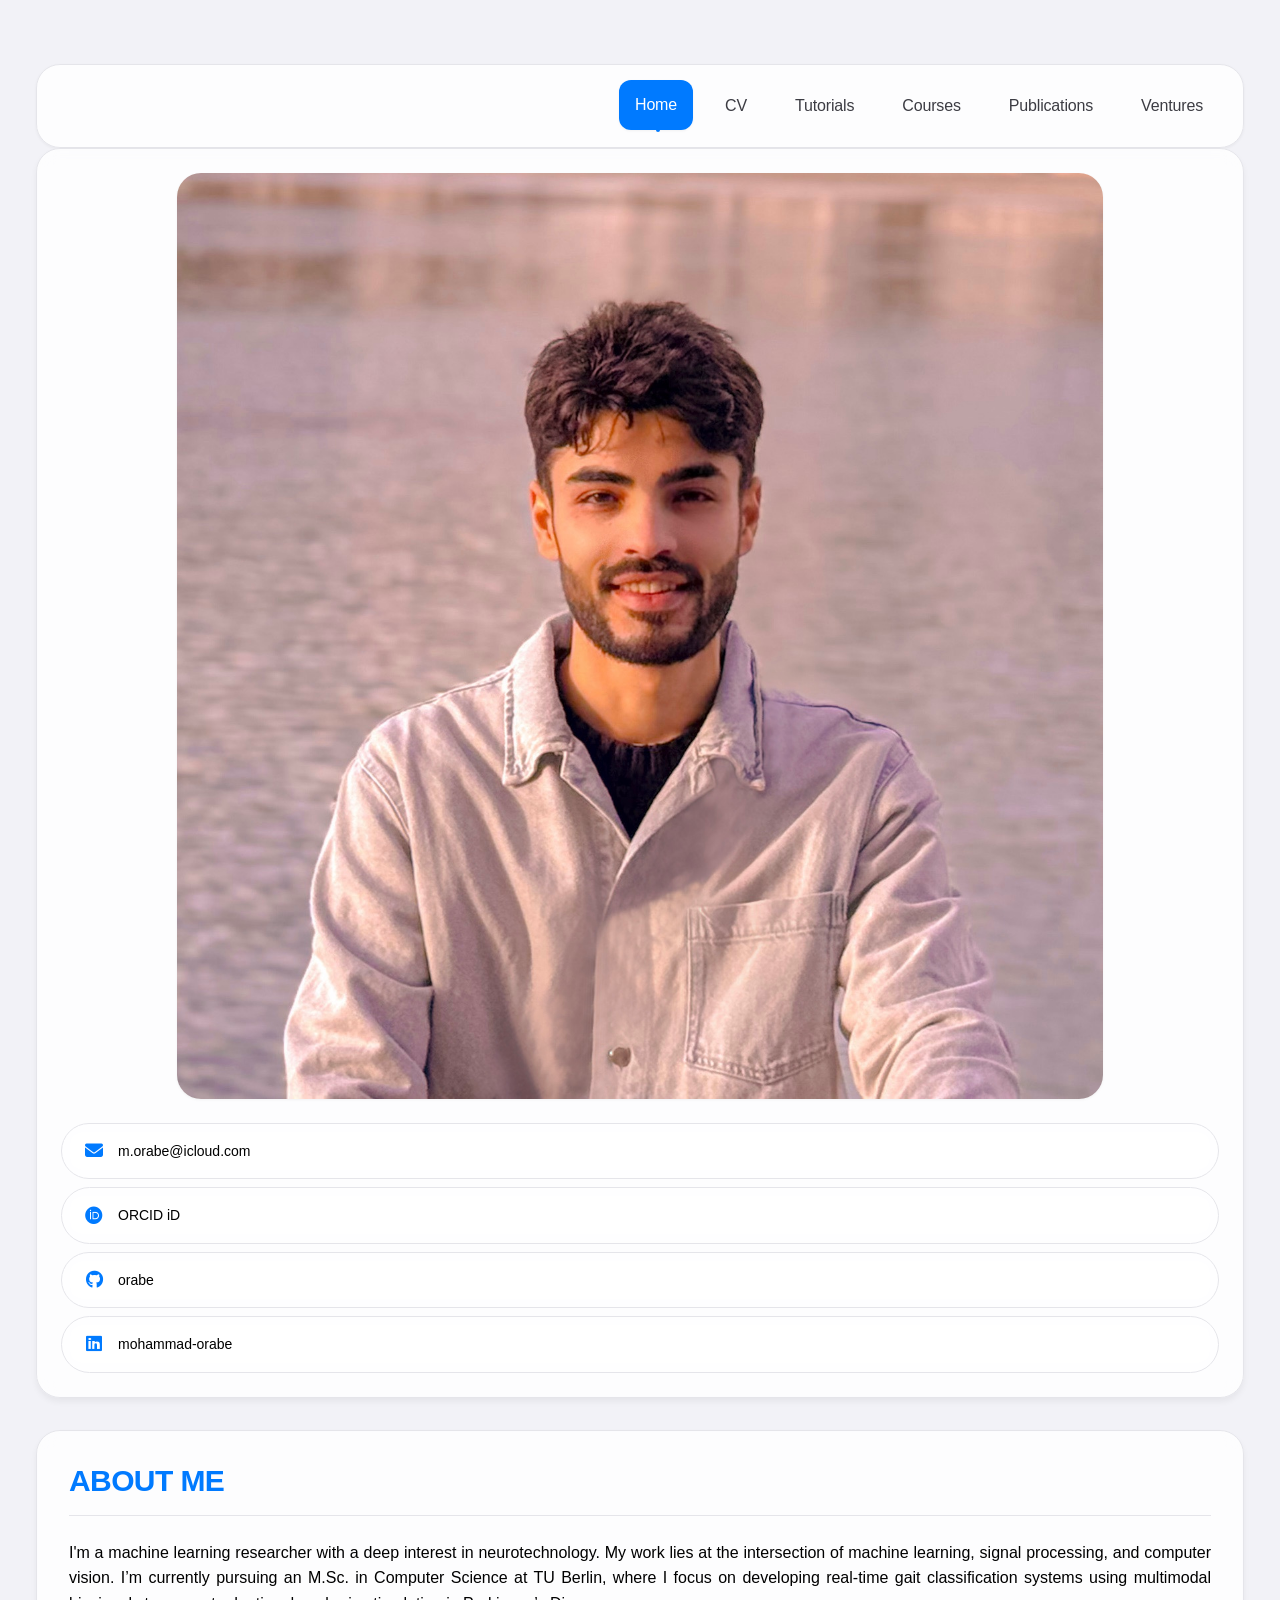
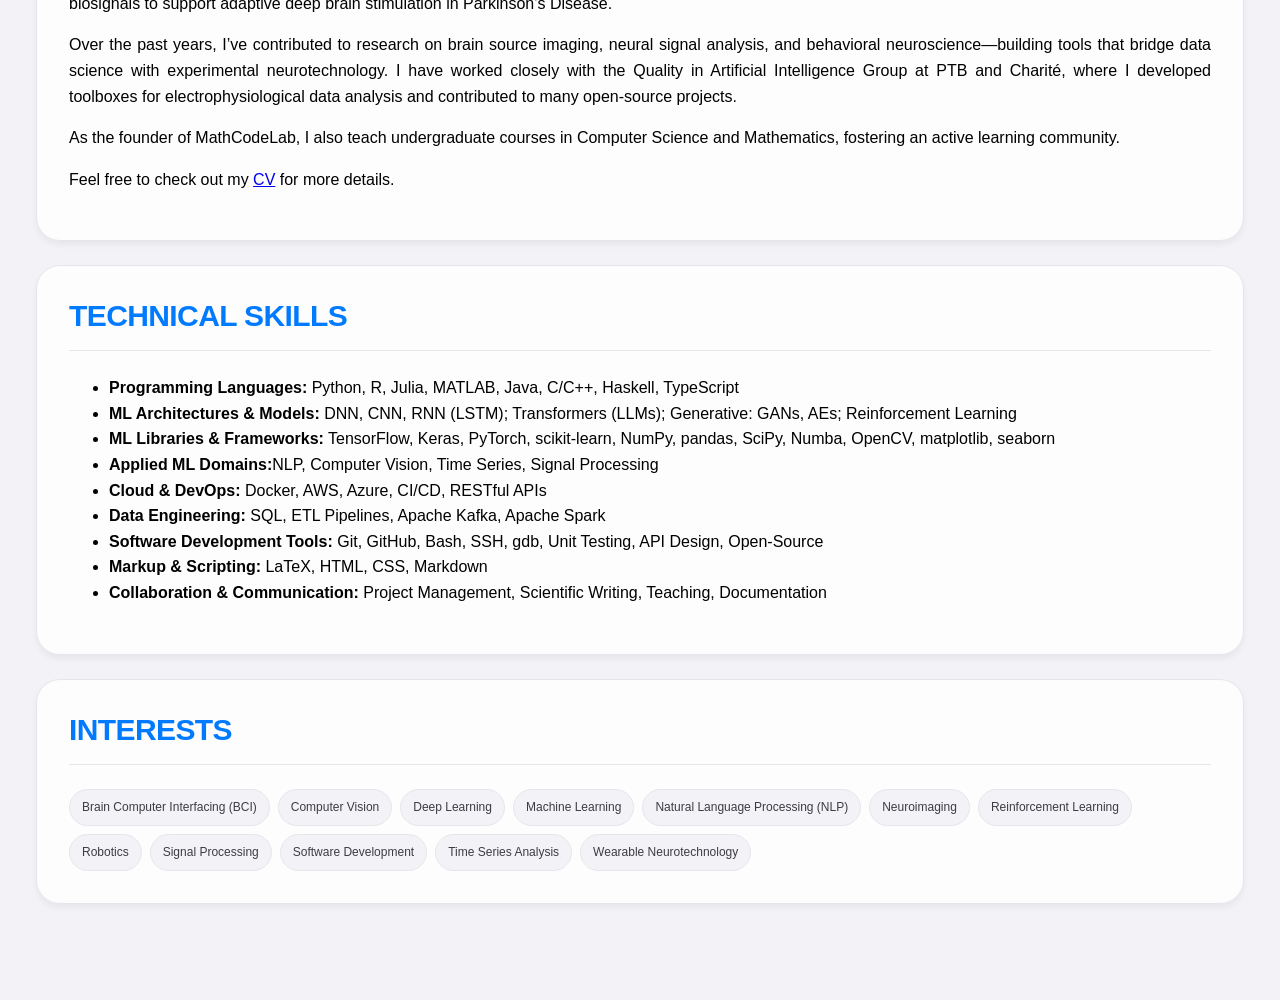
==== commit 1186c417: "update about me section" ====
--- a/index.html
+++ b/index.html
@@ -79,9 +79,9 @@
       <div class="main-content">
         <section id="about-me">
           <h2>ABOUT ME</h2>
-          <p>I'm a machine learning researcher with a deep interest in computational neuroscience and neurotechnology. My work lies at the intersection of signal processing, brain-computer interfaces, and applied deep learning. I’m currently pursuing an M.Sc. in Computer Science at TU Berlin, where I focus on developing real-time gait classification systems using multimodal biosignals to support adaptive deep brain stimulation in Parkinson’s Disease.</p>
-          <p>Over the past years, I’ve contributed to research on brain source imaging, neural signal analysis, and behavioral neuroscience—building tools that bridge data science with experimental neurobiology. I have worked closely with the Quality in Artificial Intelligence Group at PTB and Charité, where I developed toolboxes for electrophysiological data analysis and contributed to many open-source projects.</p>
-          
+          <p>I'm a machine learning researcher with a deep interest in neurotechnology. My work lies at the intersection of machine learning, signal processing, and computer vision. I’m currently pursuing an M.Sc. in Computer Science at TU Berlin, where I focus on developing real-time gait classification systems using multimodal biosignals to support adaptive deep brain stimulation in Parkinson’s Disease.</p>
+          <p>Over the past years, I’ve contributed to research on brain source imaging, neural signal analysis, and behavioral neuroscience—building tools that bridge data science with experimental neurotechnology. I have worked closely with the Quality in Artificial Intelligence Group at PTB and Charité, where I developed toolboxes for electrophysiological data analysis and contributed to many open-source projects.</p>
+
           <p>As the founder of MathCodeLab, I also teach undergraduate courses in Computer Science and Mathematics, fostering an active learning community.</p>
 
           <p>Feel free to check out my <a href="pages/cv.html">CV</a> for more details.</p>
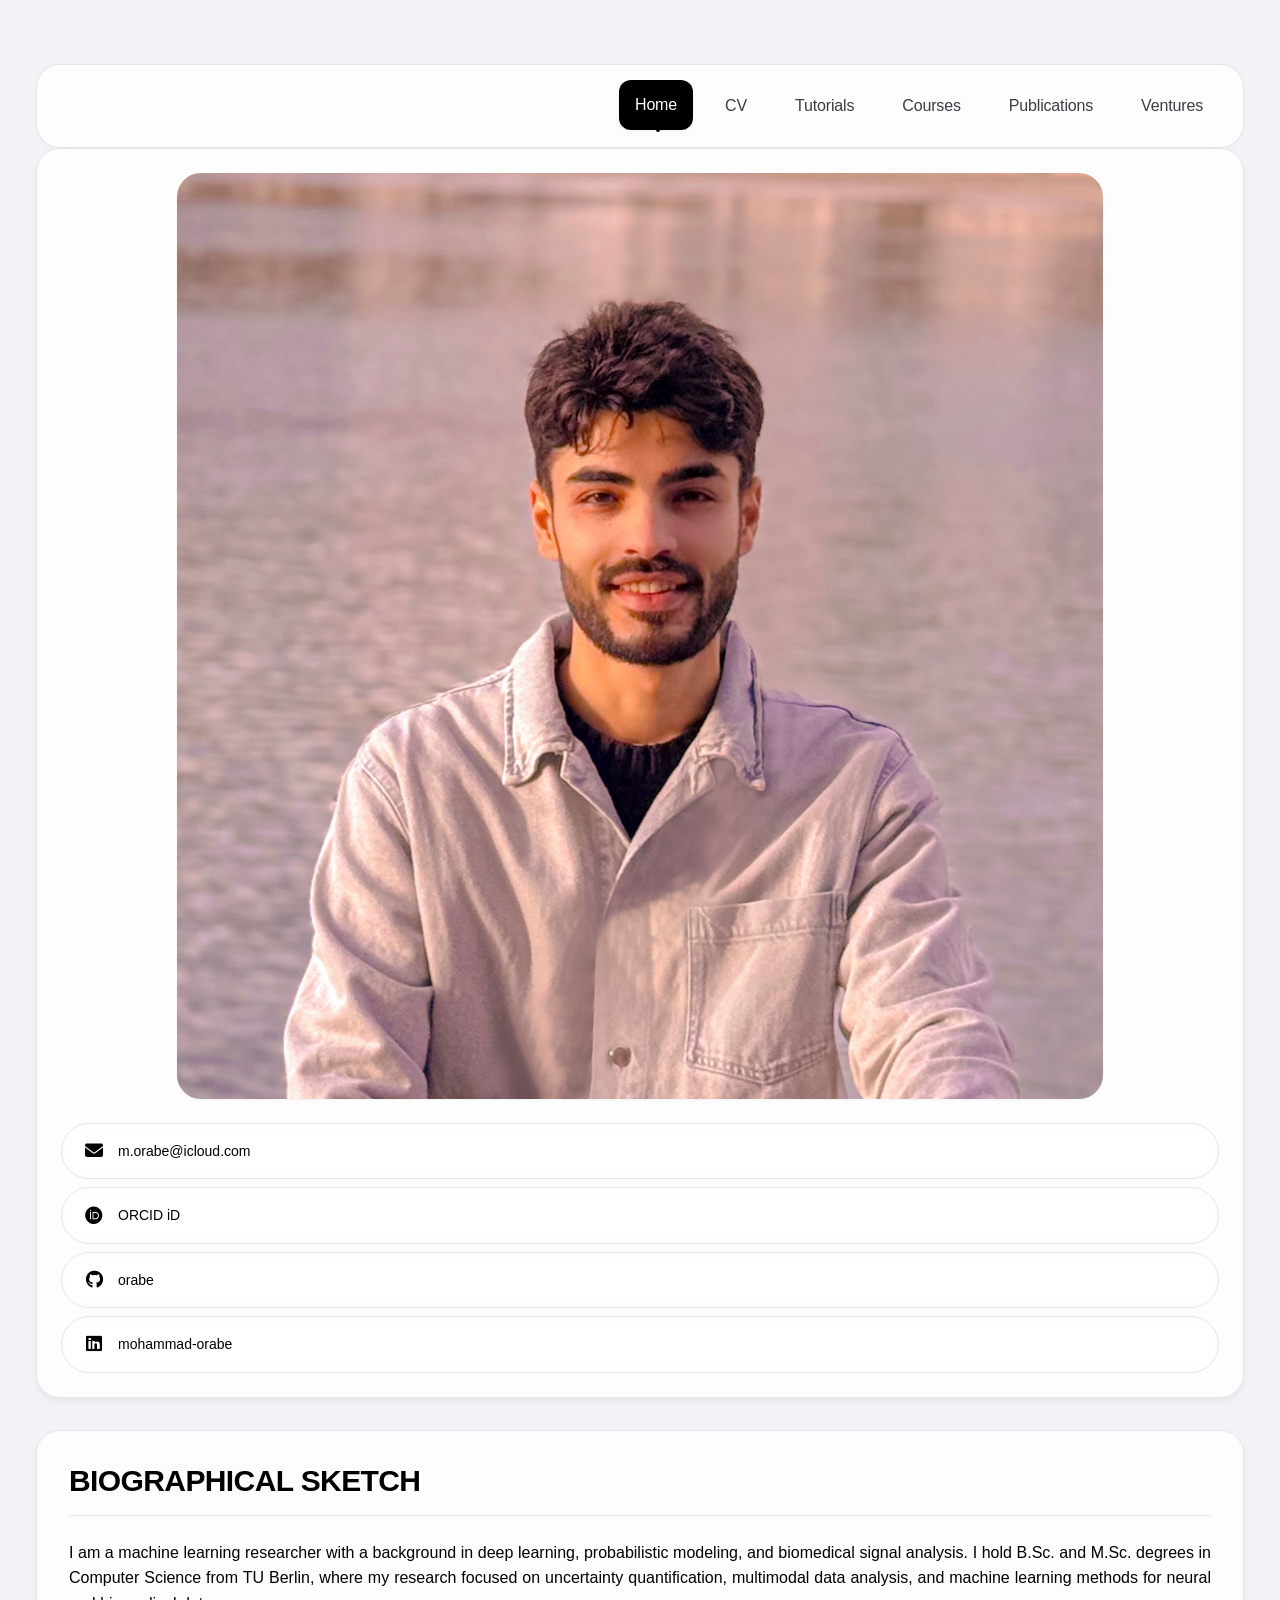
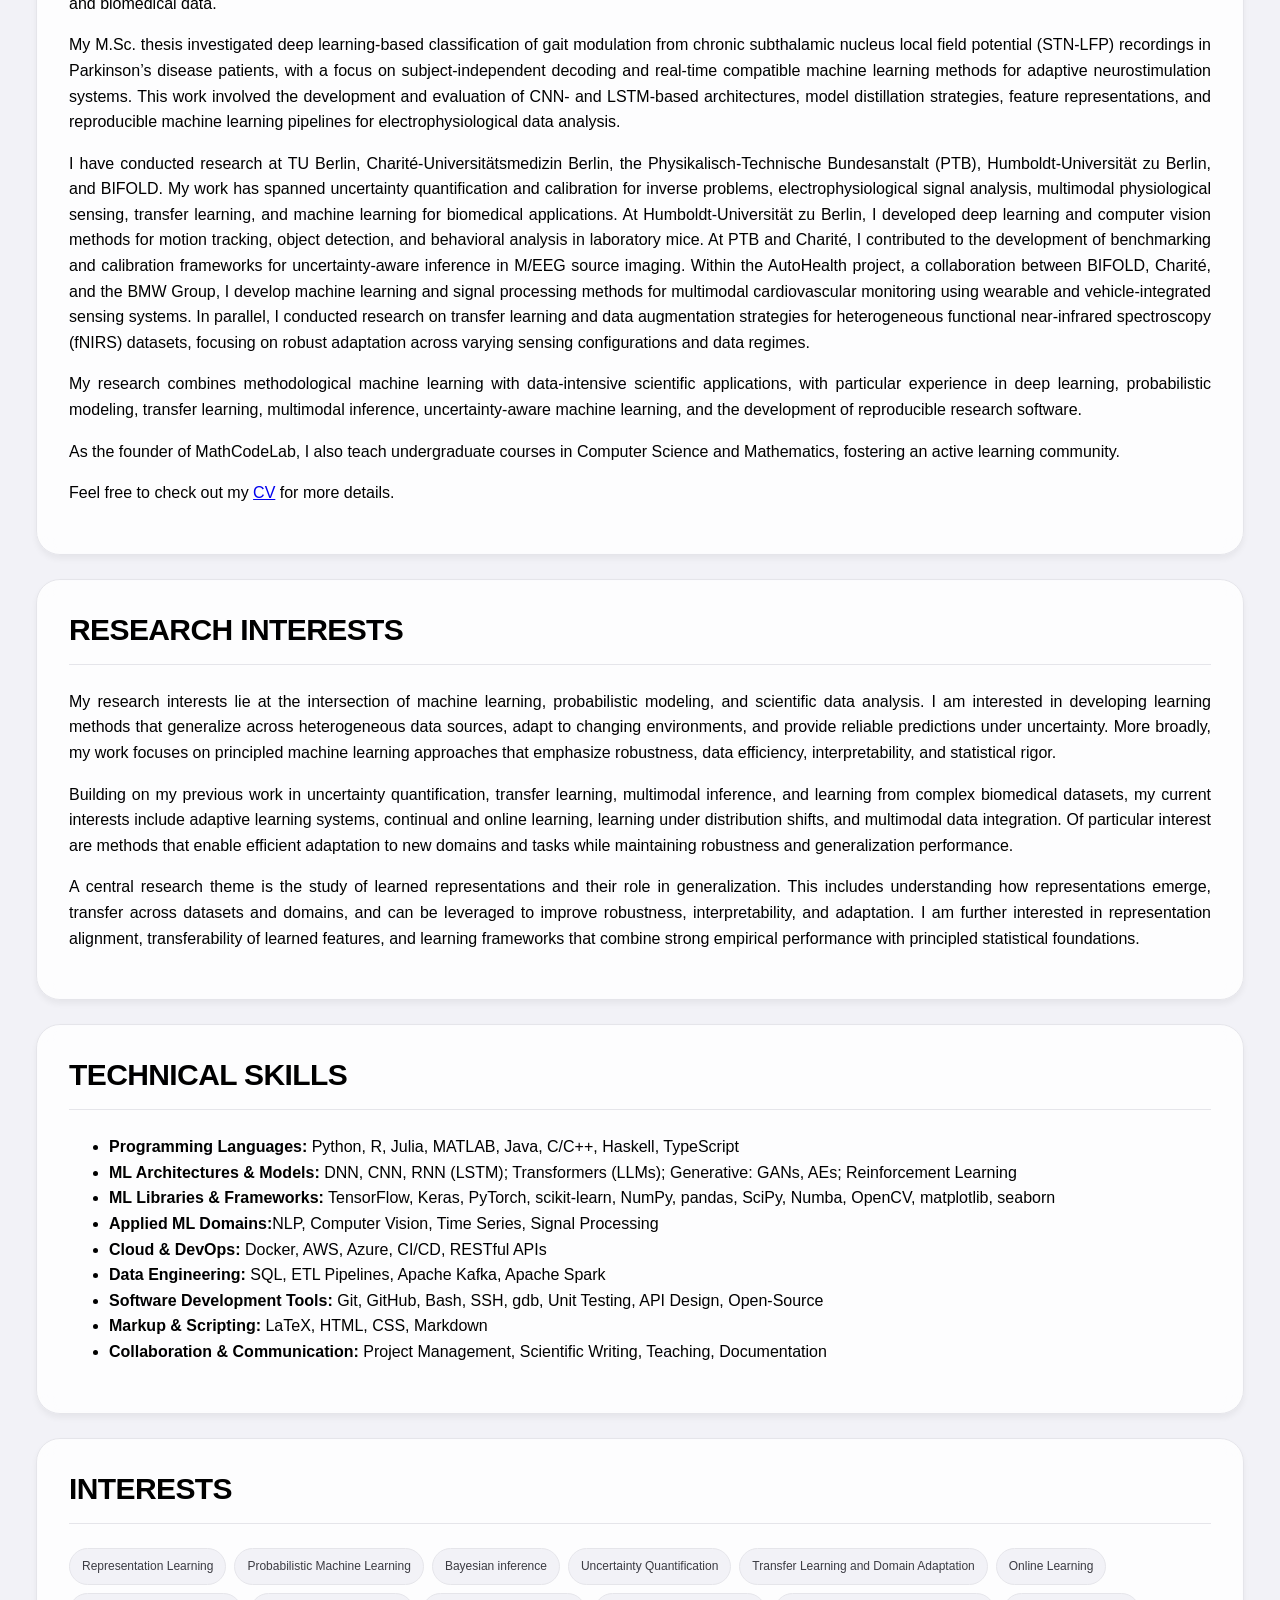
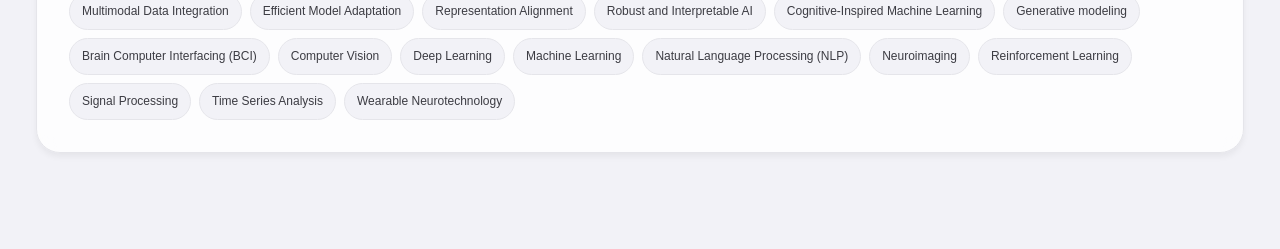
==== commit bcf627bc: "update biography and research interests sections in index.html" ====
--- a/index.html
+++ b/index.html
@@ -78,14 +78,38 @@
     <main>
       <div class="main-content">
         <section id="about-me">
-          <h2>ABOUT ME</h2>
-          <p>I'm a machine learning researcher with a deep interest in neurotechnology. My work lies at the intersection of machine learning, signal processing, and computer vision. I’m currently pursuing an M.Sc. in Computer Science at TU Berlin, where I focus on developing real-time gait classification systems using multimodal biosignals to support adaptive deep brain stimulation in Parkinson’s Disease.</p>
-          <p>Over the past years, I’ve contributed to research on brain source imaging, neural signal analysis, and behavioral neuroscience—building tools that bridge data science with experimental neurotechnology. I have worked closely with the Quality in Artificial Intelligence Group at PTB and Charité, where I developed toolboxes for electrophysiological data analysis and contributed to many open-source projects.</p>
+          <h2>BIOGRAPHICAL SKETCH</h2>
+          <p>
+            I am a machine learning researcher with a background in deep learning, probabilistic modeling, and biomedical signal analysis. I hold B.Sc. and M.Sc. degrees in Computer Science from TU Berlin, where my research focused on uncertainty quantification, multimodal data analysis, and machine learning methods for neural and biomedical data.
+          </p>
+          <p>
+            My M.Sc. thesis investigated deep learning-based classification of gait modulation from chronic subthalamic nucleus local field potential (STN-LFP) recordings in Parkinson’s disease patients, with a focus on subject-independent decoding and real-time compatible machine learning methods for adaptive neurostimulation systems. This work involved the development and evaluation of CNN- and LSTM-based architectures, model distillation strategies, feature representations, and reproducible machine learning pipelines for electrophysiological data analysis.
+          </p>
+          <p>
+            I have conducted research at TU Berlin, Charité-Universitätsmedizin Berlin, the Physikalisch-Technische Bundesanstalt (PTB), Humboldt-Universität zu Berlin, and BIFOLD. My work has spanned uncertainty quantification and calibration for inverse problems, electrophysiological signal analysis, multimodal physiological sensing, transfer learning, and machine learning for biomedical applications. At Humboldt-Universität zu Berlin, I developed deep learning and computer vision methods for motion tracking, object detection, and behavioral analysis in laboratory mice. At PTB and Charité, I contributed to the development of benchmarking and calibration frameworks for uncertainty-aware inference in M/EEG source imaging. Within the AutoHealth project, a collaboration between BIFOLD, Charité, and the BMW Group, I develop machine learning and signal processing methods for multimodal cardiovascular monitoring using wearable and vehicle-integrated sensing systems. In parallel, I conducted research on transfer learning and data augmentation strategies for heterogeneous functional near-infrared spectroscopy (fNIRS) datasets, focusing on robust adaptation across varying sensing configurations and data regimes.
+          </p>
+          <p>
+            My research combines methodological machine learning with data-intensive scientific applications, with particular experience in deep learning, probabilistic modeling, transfer learning, multimodal inference, uncertainty-aware machine learning, and the development of reproducible research software.
+          </p>
 
           <p>As the founder of MathCodeLab, I also teach undergraduate courses in Computer Science and Mathematics, fostering an active learning community.</p>
 
           <p>Feel free to check out my <a href="pages/cv.html">CV</a> for more details.</p>
         </section>
+
+        <section id="about-me">
+          <h2>RESEARCH INTERESTS</h2>
+          <p>
+            My research interests lie at the intersection of machine learning, probabilistic modeling, and scientific data analysis. I am interested in developing learning methods that generalize across heterogeneous data sources, adapt to changing environments, and provide reliable predictions under uncertainty. More broadly, my work focuses on principled machine learning approaches that emphasize robustness, data efficiency, interpretability, and statistical rigor.
+          </p>
+          <p>
+            Building on my previous work in uncertainty quantification, transfer learning, multimodal inference, and learning from complex biomedical datasets, my current interests include adaptive learning systems, continual and online learning, learning under distribution shifts, and multimodal data integration. Of particular interest are methods that enable efficient adaptation to new domains and tasks while maintaining robustness and generalization performance.
+          </p>
+          <p>
+            A central research theme is the study of learned representations and their role in generalization. This includes understanding how representations emerge, transfer across datasets and domains, and can be leveraged to improve robustness, interpretability, and adaptation. I am further interested in representation alignment, transferability of learned features, and learning frameworks that combine strong empirical performance with principled statistical foundations.
+          </p>
+
+        </section>        
 
         <section id="skills">
           <h2>TECHNICAL SKILLS</h2>
@@ -113,6 +137,19 @@
         <section id="interests">
           <h2>INTERESTS</h2>
           <div class="tag-container">
+            <span class="tag">Representation Learning</span>
+            <span class="tag">Probabilistic Machine Learning</span>
+            <span class="tag">Bayesian inference</span>
+            <span class="tag">Uncertainty Quantification</span>
+            <span class="tag">Transfer Learning and Domain Adaptation</span>
+            <span class="tag">Online Learning</span>
+            <span class="tag">Multimodal Data Integration</span>
+            <span class="tag">Efficient Model Adaptation</span>
+            <span class="tag">Representation Alignment</span>
+            <span class="tag">Robust and Interpretable AI</span>
+            <span class="tag">Cognitive-Inspired Machine Learning</span>
+            <span class="tag">Generative modeling</span>
+
             <span class="tag">Brain Computer Interfacing (BCI)</span>
             <span class="tag">Computer Vision</span>
             <span class="tag">Deep Learning</span>
@@ -120,9 +157,7 @@
             <span class="tag">Natural Language Processing (NLP)</span>
             <span class="tag">Neuroimaging</span>
             <span class="tag">Reinforcement Learning</span>
-            <span class="tag">Robotics</span>
             <span class="tag">Signal Processing</span>
-            <span class="tag">Software Development</span>
             <span class="tag">Time Series Analysis</span>
             <span class="tag">Wearable Neurotechnology</span>
           </div>
--- a/assets/css/style.css
+++ b/assets/css/style.css
@@ -3,7 +3,7 @@
    ========================================================================== */
 :root {
   /* Apple Color Palette */
-  --primary: #007AFF;
+  --primary: #000000;
   --primary-hover: #0056CC;
   --accent: #FF3B30;
   --success: #34C759;
